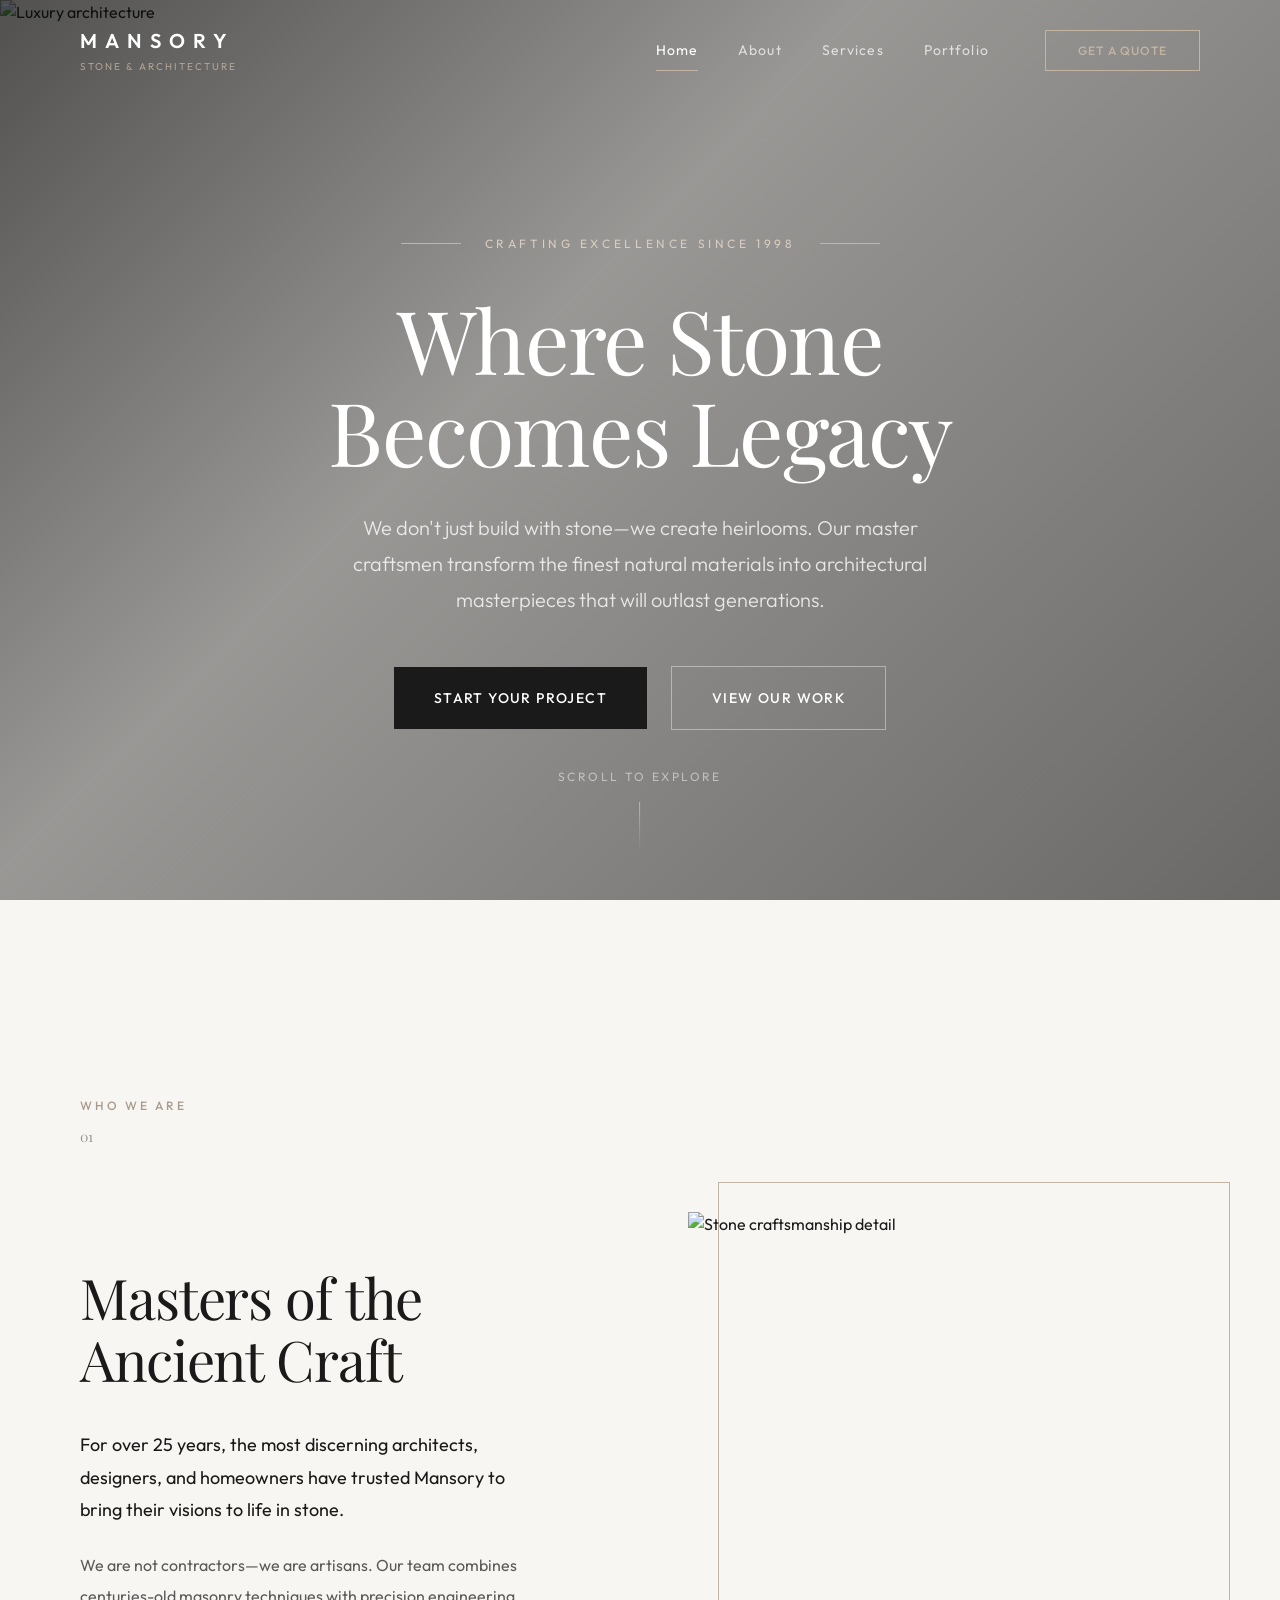
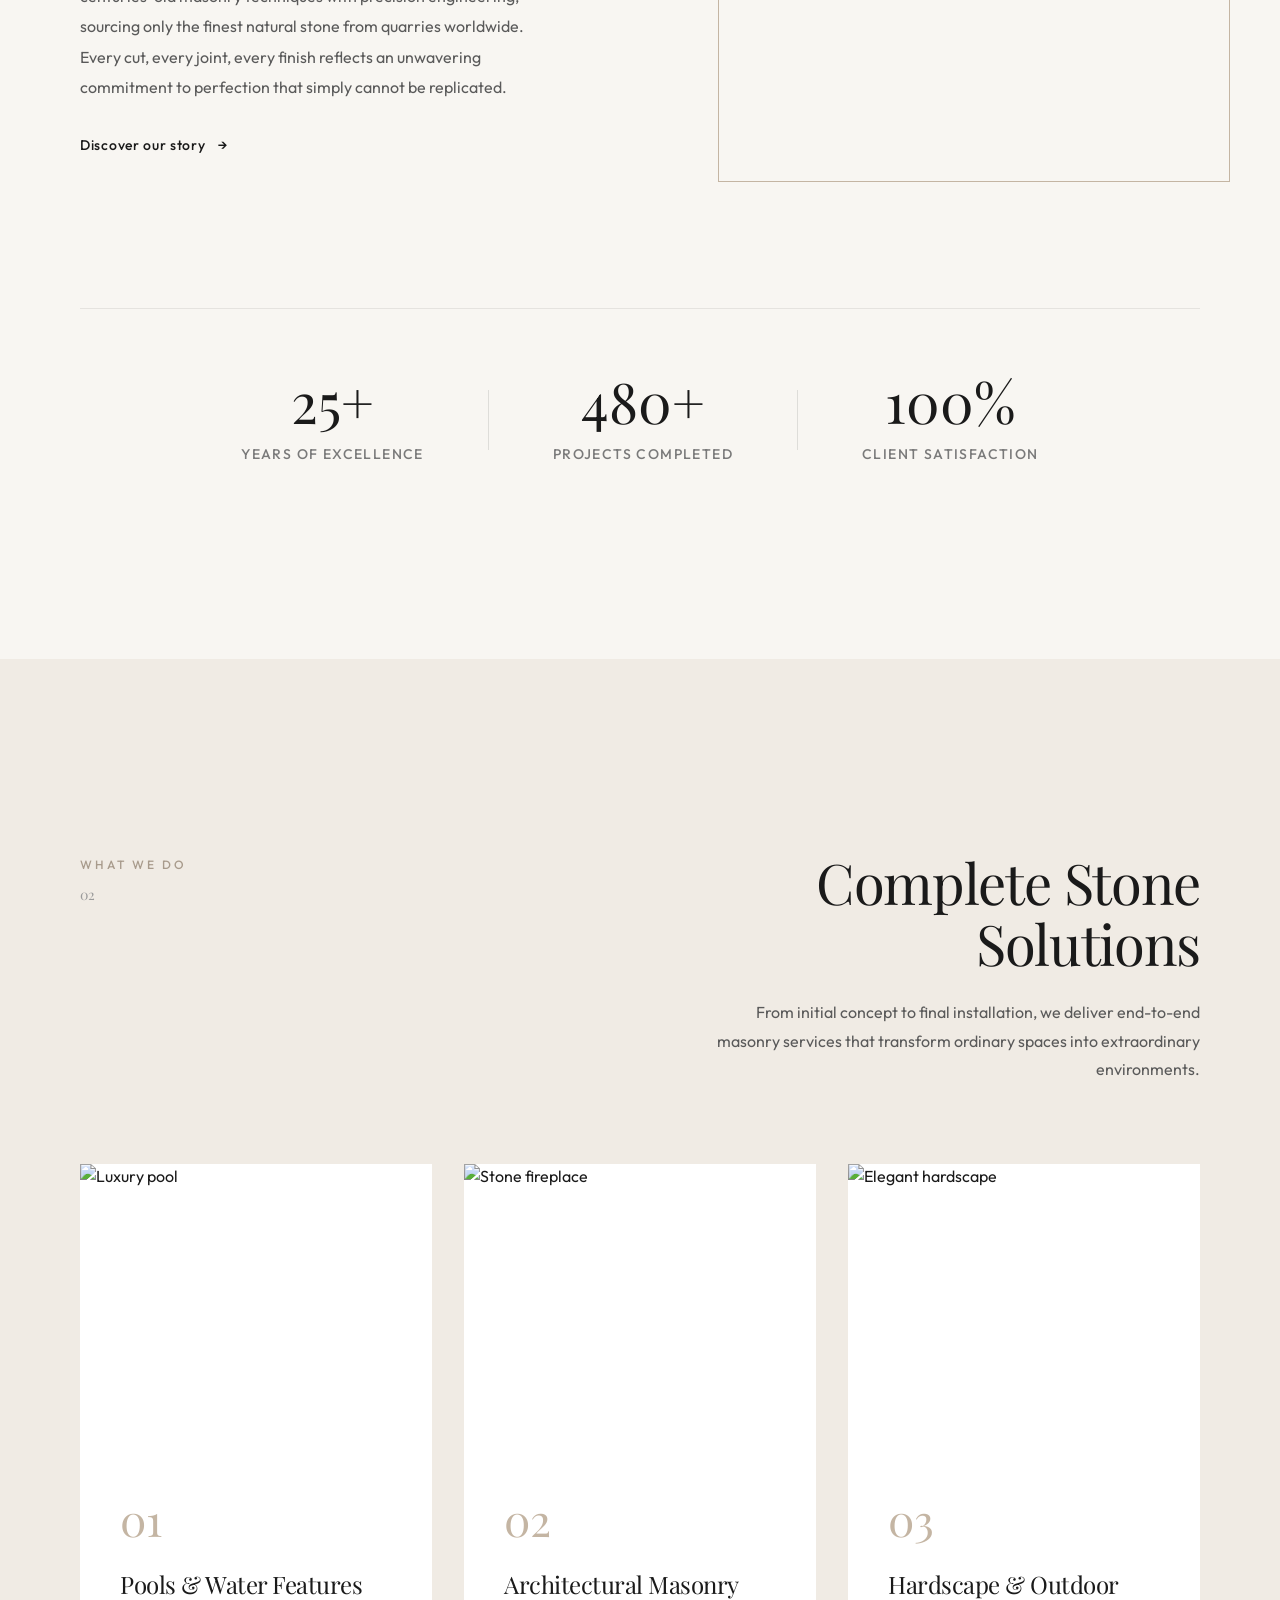
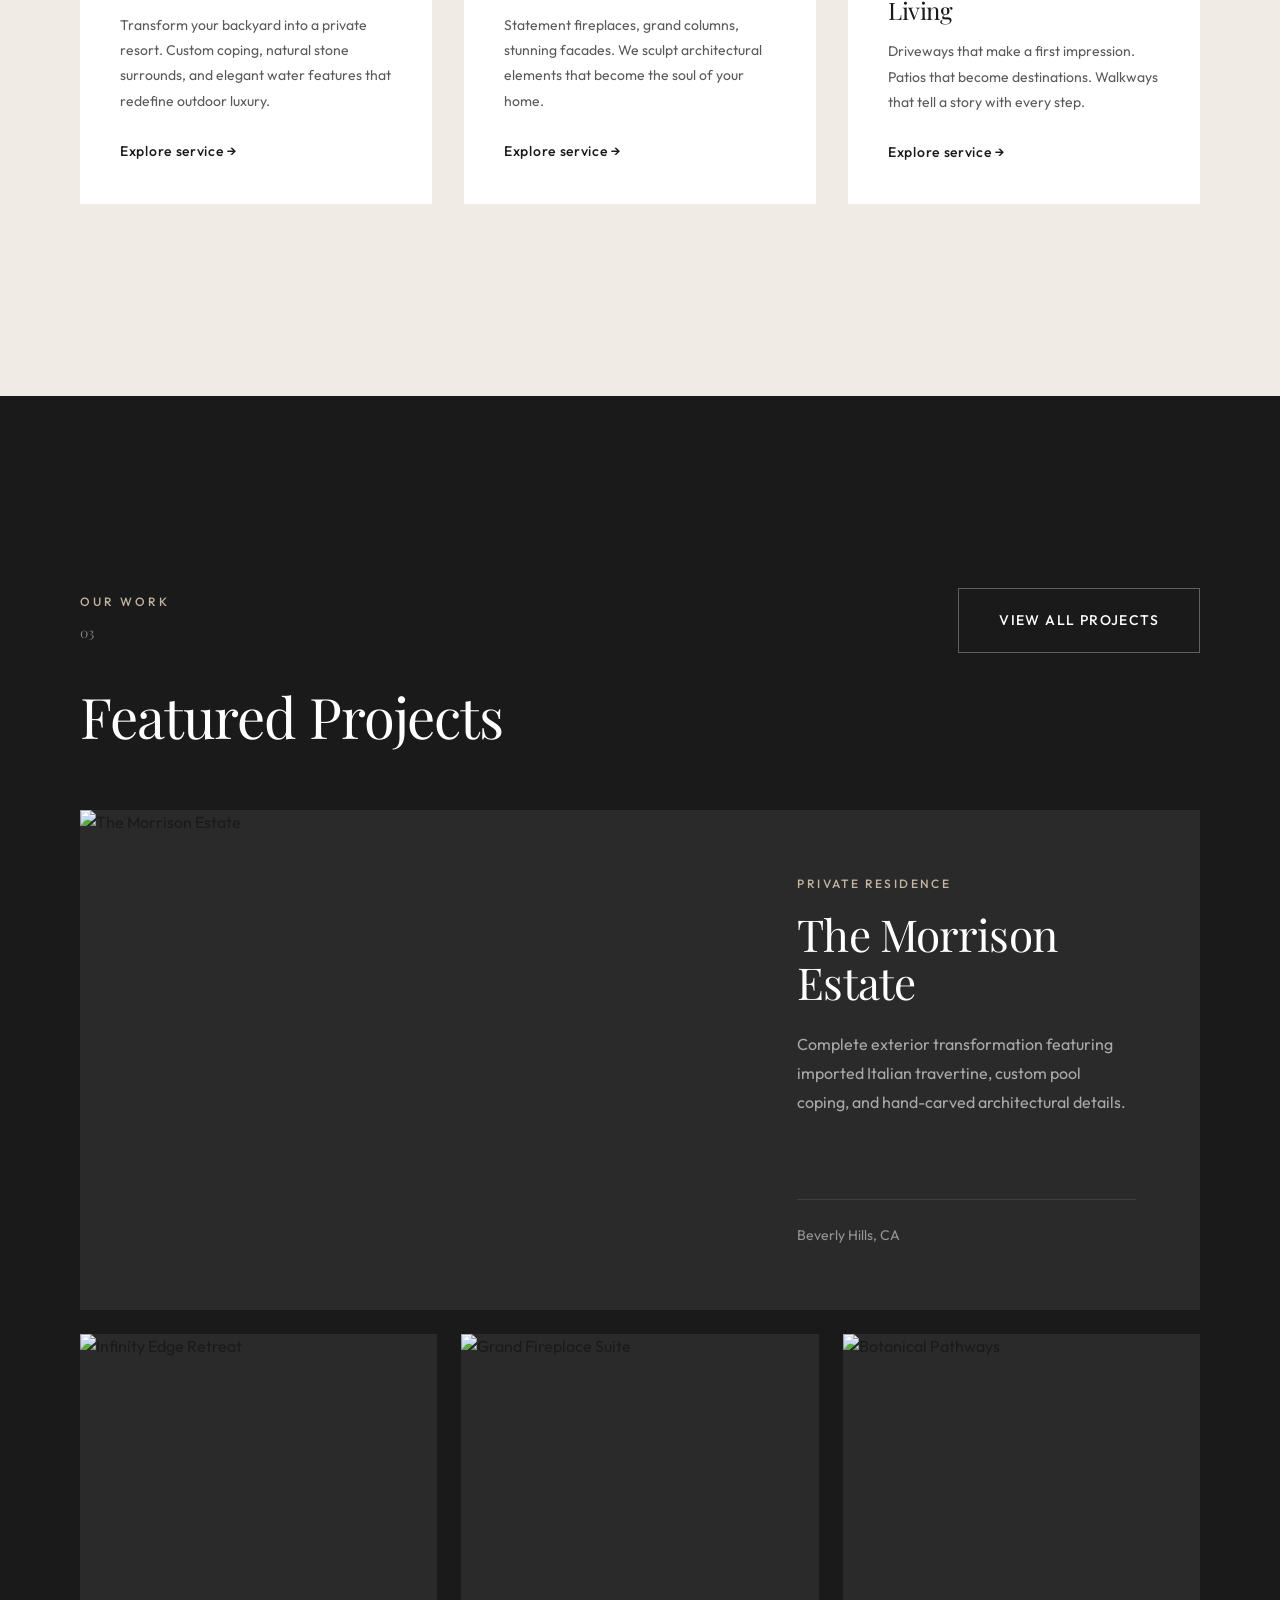
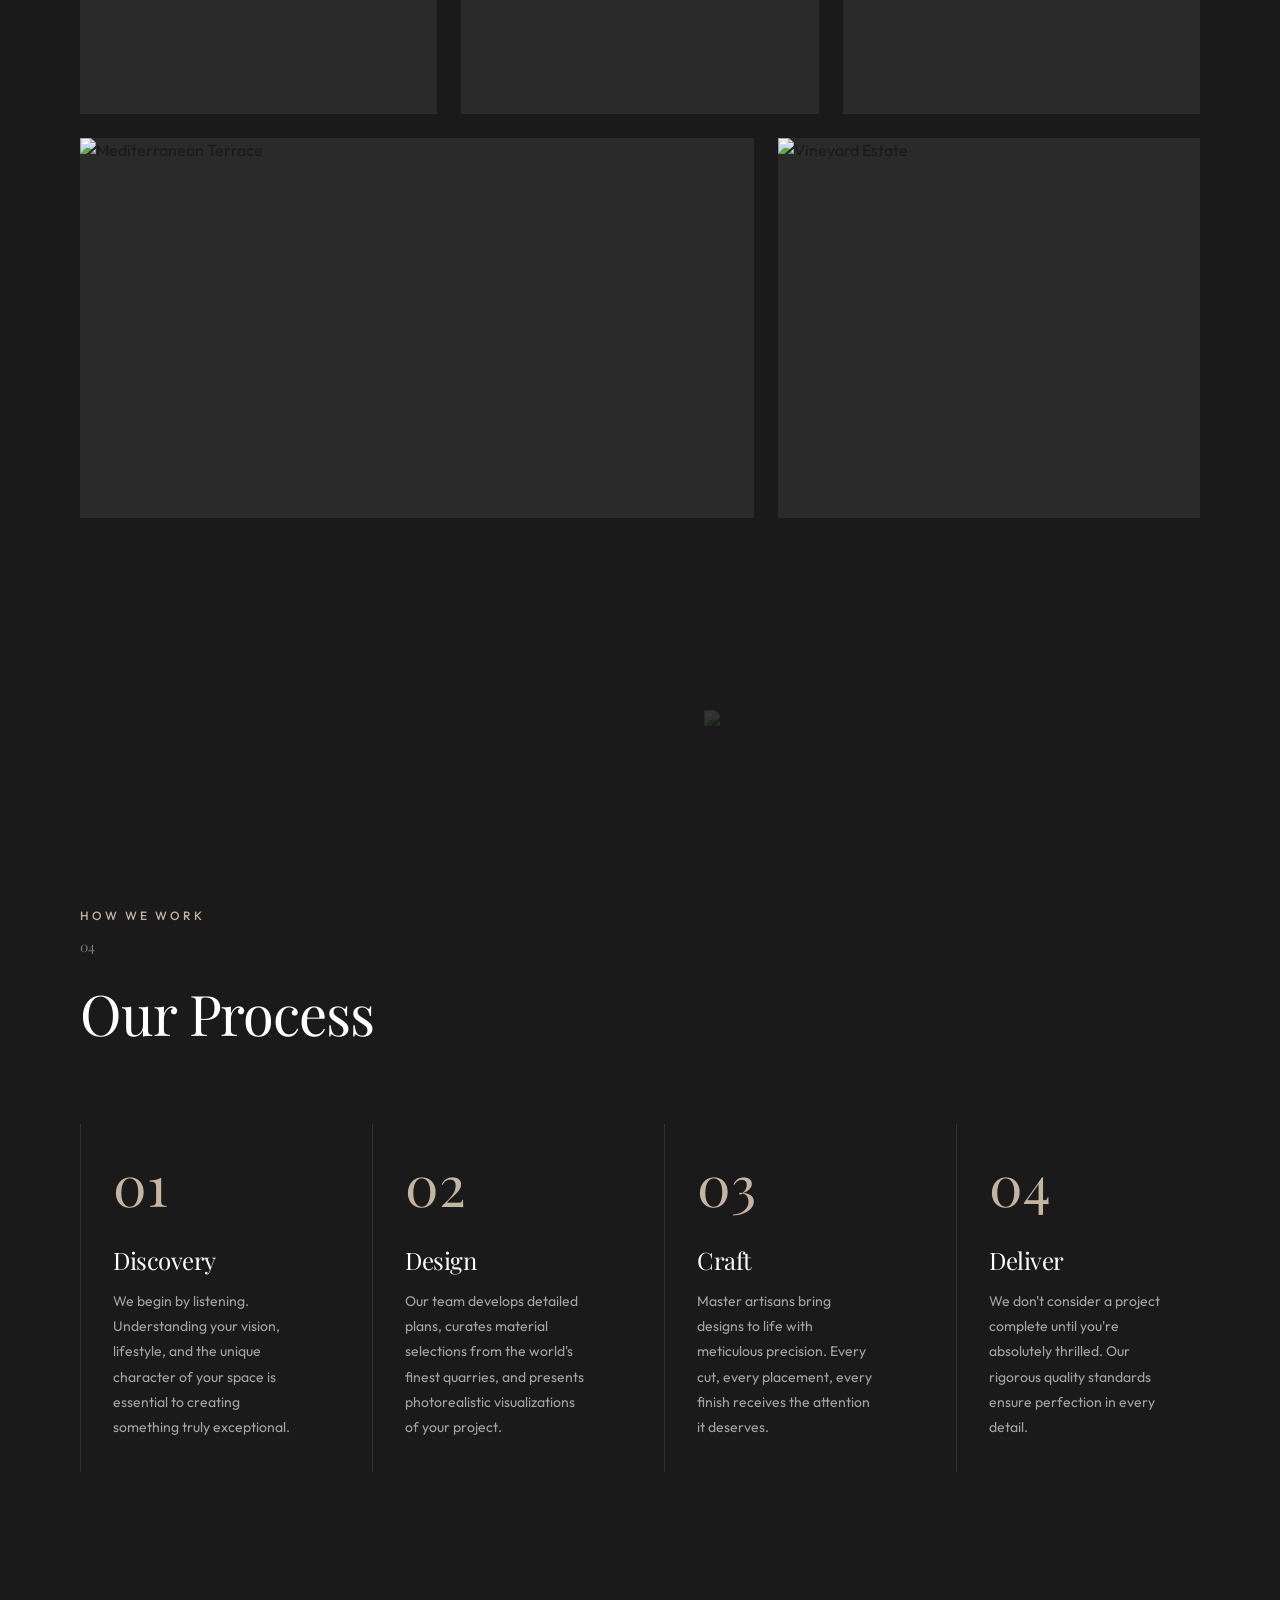
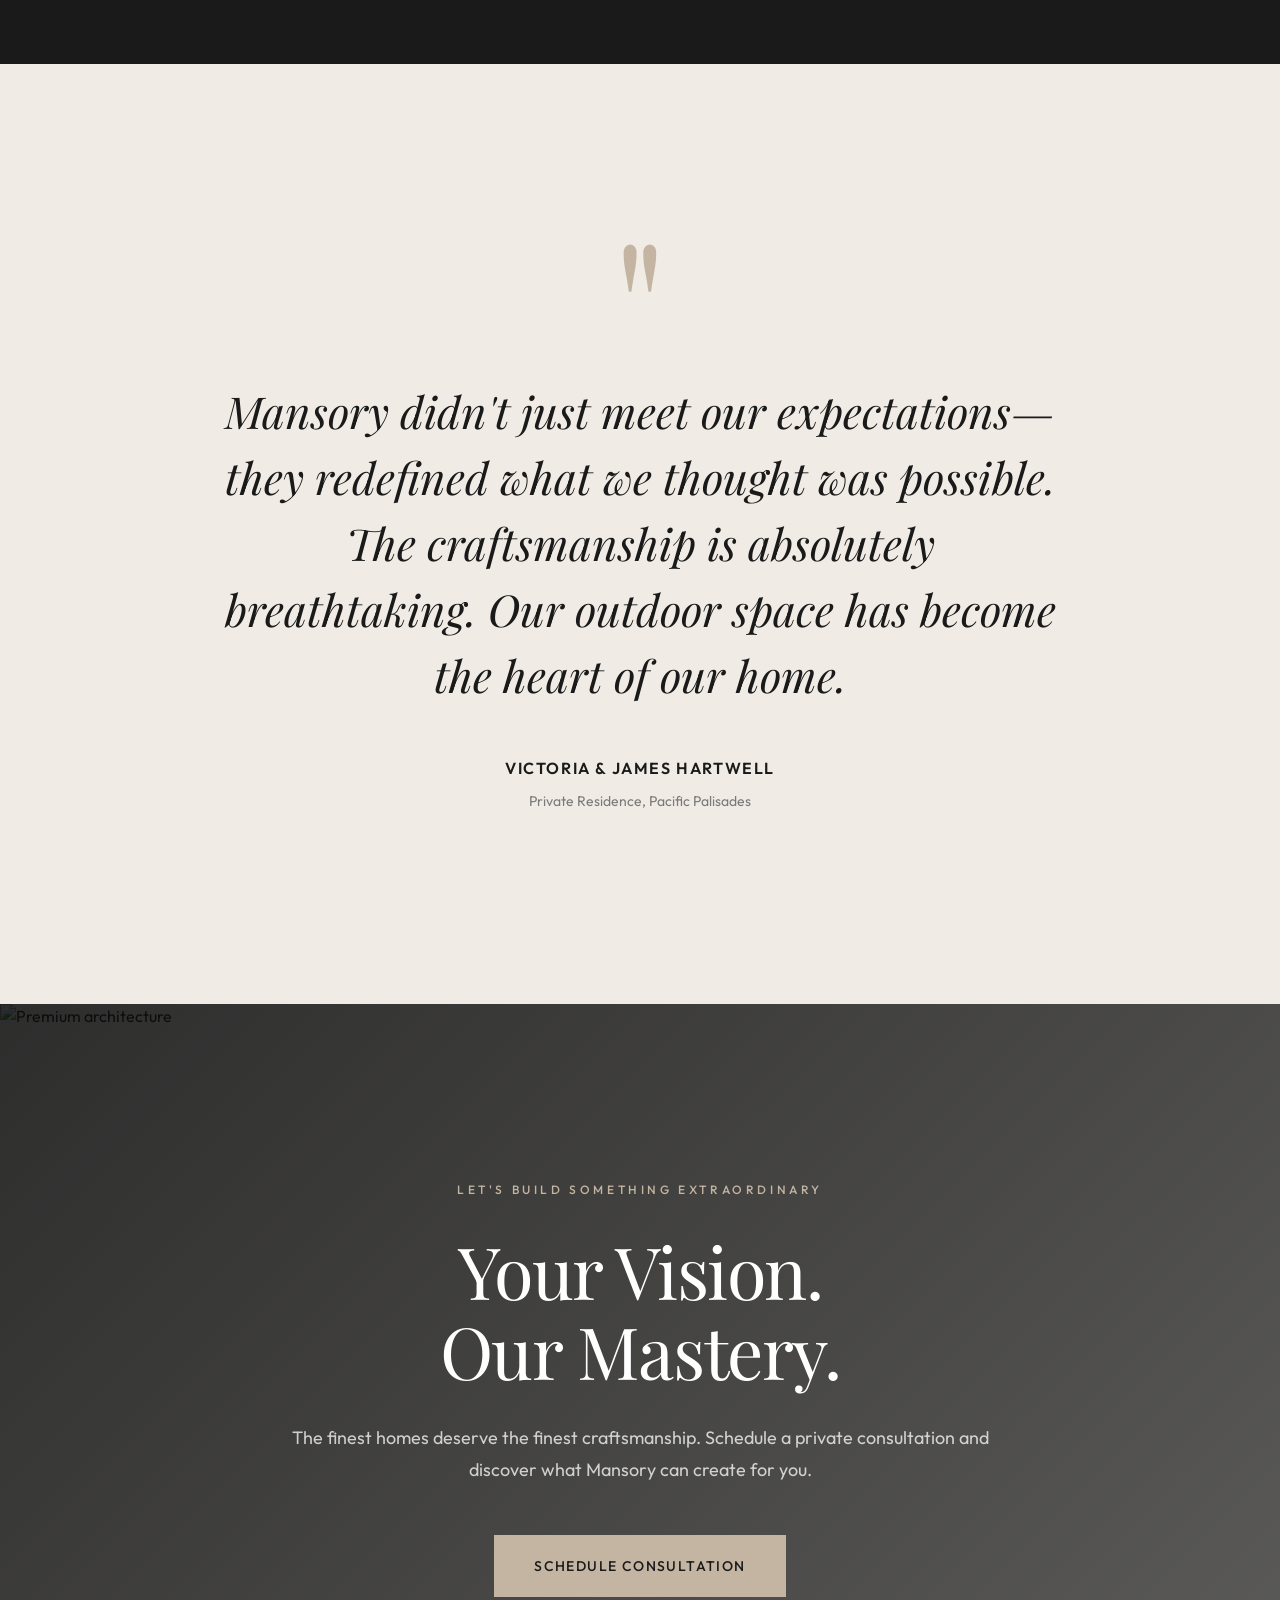
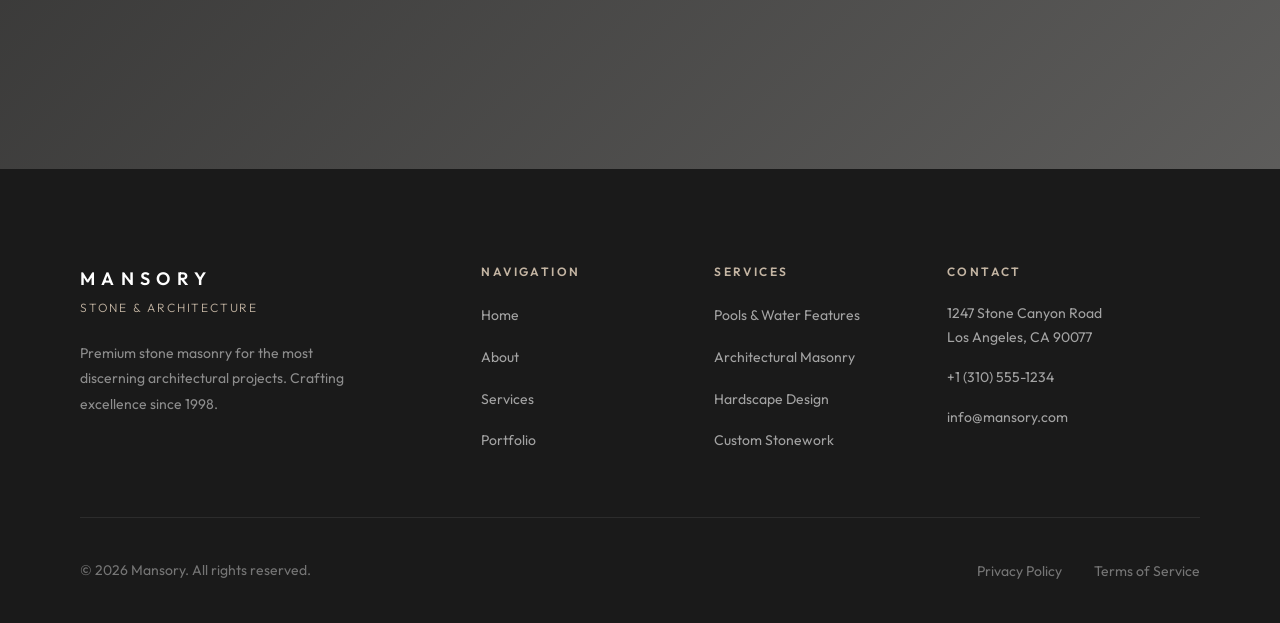
==== index.html @ ca6f3a93 "Initial commit: Premium Mansory website - Complete homepage with responsive design, glass header, an" ====
<!DOCTYPE html>
<html lang="en">
<head>
    <meta charset="UTF-8">
    <meta name="viewport" content="width=device-width, initial-scale=1.0">
    <title>Mansory | Premium Stone Masonry & Architectural Craftsmanship</title>
    <link rel="stylesheet" href="styles.css">
    <link rel="preconnect" href="https://fonts.googleapis.com">
    <link rel="preconnect" href="https://fonts.gstatic.com" crossorigin>
    <link href="https://fonts.googleapis.com/css2?family=Playfair+Display:ital,wght@0,400;0,500;0,600;1,400&family=Outfit:wght@300;400;500;600&display=swap" rel="stylesheet">
</head>
<body>

    <!-- ============================================
         HEADER
         ============================================ -->
    <header class="header" id="header">
        <div class="header-container">
            <a href="index.html" class="header-logo">
                <span class="logo-text">MANSORY</span>
                <span class="logo-tagline">Stone & Architecture</span>
            </a>
            <nav class="header-nav">
                <ul class="nav-menu">
                    <li class="nav-item"><a href="index.html" class="nav-link nav-link-active">Home</a></li>
                    <li class="nav-item"><a href="about.html" class="nav-link">About</a></li>
                    <li class="nav-item"><a href="services.html" class="nav-link">Services</a></li>
                    <li class="nav-item"><a href="projects.html" class="nav-link">Portfolio</a></li>
                    <li class="nav-item"><a href="contact.html" class="nav-link nav-link-cta">Get a Quote</a></li>
                </ul>
            </nav>
            <button class="mobile-menu-toggle" id="mobileMenuToggle" aria-label="Toggle menu">
                <span class="hamburger-line"></span>
                <span class="hamburger-line"></span>
                <span class="hamburger-line"></span>
            </button>
        </div>
    </header>

    <!-- ============================================
         HERO SECTION
         ============================================ -->
    <section class="hero-section">
        <div class="hero-background">
            <img src="https://images.unsplash.com/photo-1600585154340-be6161a56a0c?w=1920&q=85" alt="Luxury architecture" class="hero-image">
            <div class="hero-overlay"></div>
        </div>
        <div class="hero-content">
            <div class="hero-badge">
                <span class="badge-line"></span>
                <span class="badge-text">Crafting Excellence Since 1998</span>
                <span class="badge-line"></span>
            </div>
            <h1 class="hero-title">Where Stone<br>Becomes Legacy</h1>
            <p class="hero-description">We don't just build with stone—we create heirlooms. Our master craftsmen transform the finest natural materials into architectural masterpieces that will outlast generations.</p>
            <div class="hero-actions">
                <a href="contact.html" class="btn btn-primary">Start Your Project</a>
                <a href="projects.html" class="btn btn-outline">View Our Work</a>
            </div>
        </div>
        <div class="hero-scroll-indicator">
            <span class="scroll-text">Scroll to explore</span>
            <span class="scroll-arrow"></span>
        </div>
    </section>

    <!-- ============================================
         INTRO SECTION
         ============================================ -->
    <section class="intro-section">
        <div class="intro-container">
            <div class="intro-header">
                <span class="section-label">Who We Are</span>
                <span class="section-number">01</span>
            </div>
            <div class="intro-content">
                <div class="intro-text-block">
                    <h2 class="intro-title">Masters of the<br>Ancient Craft</h2>
                    <p class="intro-lead">For over 25 years, the most discerning architects, designers, and homeowners have trusted Mansory to bring their visions to life in stone.</p>
                    <p class="intro-paragraph">We are not contractors—we are artisans. Our team combines centuries-old masonry techniques with precision engineering, sourcing only the finest natural stone from quarries worldwide. Every cut, every joint, every finish reflects an unwavering commitment to perfection that simply cannot be replicated.</p>
                    <a href="about.html" class="link-arrow">
                        <span>Discover our story</span>
                        <span class="arrow-icon">→</span>
                    </a>
                </div>
                <div class="intro-image-block">
                    <div class="intro-image-wrapper">
                        <img src="https://images.unsplash.com/photo-1600607687939-ce8a6c25118c?w=800&q=80" alt="Stone craftsmanship detail" class="intro-image">
                    </div>
                    <div class="intro-image-accent"></div>
                </div>
            </div>
            <div class="intro-stats">
                <div class="stat-item">
                    <span class="stat-value">25+</span>
                    <span class="stat-label">Years of Excellence</span>
                </div>
                <div class="stat-divider"></div>
                <div class="stat-item">
                    <span class="stat-value">480+</span>
                    <span class="stat-label">Projects Completed</span>
                </div>
                <div class="stat-divider"></div>
                <div class="stat-item">
                    <span class="stat-value">100%</span>
                    <span class="stat-label">Client Satisfaction</span>
                </div>
            </div>
        </div>
    </section>

    <!-- ============================================
         SERVICES SECTION
         ============================================ -->
    <section class="services-section">
        <div class="services-container">
            <div class="services-header">
                <div class="services-header-left">
                    <span class="section-label">What We Do</span>
                    <span class="section-number">02</span>
                </div>
                <div class="services-header-right">
                    <h2 class="services-title">Complete Stone<br>Solutions</h2>
                    <p class="services-subtitle">From initial concept to final installation, we deliver end-to-end masonry services that transform ordinary spaces into extraordinary environments.</p>
                </div>
            </div>
            <div class="services-grid">
                <!-- Service Card 1 -->
                <article class="service-card">
                    <div class="service-card-image">
                        <img src="https://images.unsplash.com/photo-1572331165267-854da2b10ccc?w=600&q=80" alt="Luxury pool">
                    </div>
                    <div class="service-card-content">
                        <span class="service-card-number">01</span>
                        <h3 class="service-card-title">Pools & Water Features</h3>
                        <p class="service-card-description">Transform your backyard into a private resort. Custom coping, natural stone surrounds, and elegant water features that redefine outdoor luxury.</p>
                        <a href="services.html" class="service-card-link">Explore service →</a>
                    </div>
                </article>
                <!-- Service Card 2 -->
                <article class="service-card">
                    <div class="service-card-image">
                        <img src="https://images.unsplash.com/photo-1600607687644-c7171b42498f?w=600&q=80" alt="Stone fireplace">
                    </div>
                    <div class="service-card-content">
                        <span class="service-card-number">02</span>
                        <h3 class="service-card-title">Architectural Masonry</h3>
                        <p class="service-card-description">Statement fireplaces, grand columns, stunning facades. We sculpt architectural elements that become the soul of your home.</p>
                        <a href="services.html" class="service-card-link">Explore service →</a>
                    </div>
                </article>
                <!-- Service Card 3 -->
                <article class="service-card">
                    <div class="service-card-image">
                        <img src="https://images.unsplash.com/photo-1600566753086-00f18fb6b3ea?w=600&q=80" alt="Elegant hardscape">
                    </div>
                    <div class="service-card-content">
                        <span class="service-card-number">03</span>
                        <h3 class="service-card-title">Hardscape & Outdoor Living</h3>
                        <p class="service-card-description">Driveways that make a first impression. Patios that become destinations. Walkways that tell a story with every step.</p>
                        <a href="services.html" class="service-card-link">Explore service →</a>
                    </div>
                </article>
            </div>
        </div>
    </section>

    <!-- ============================================
         FEATURED PROJECTS SECTION
         ============================================ -->
    <section class="projects-section">
        <div class="projects-container">
            <div class="projects-header">
                <div class="projects-header-top">
                    <div class="projects-header-left">
                        <span class="section-label">Our Work</span>
                        <span class="section-number">03</span>
                    </div>
                    <div class="projects-header-right">
                        <a href="projects.html" class="btn btn-secondary">View All Projects</a>
                    </div>
                </div>
                <h2 class="projects-title">Featured Projects</h2>
            </div>
            <div class="projects-gallery-new">
                <!-- Row 1: Hero Project -->
                <div class="project-row project-row-hero">
                    <div class="project-card-new project-card-hero">
                        <div class="project-card-image">
                            <img src="https://images.unsplash.com/photo-1600596542815-ffad4c1539a9?w=1400&q=85" alt="The Morrison Estate">
                        </div>
                        <div class="project-card-info">
                            <span class="project-card-category">Private Residence</span>
                            <h3 class="project-card-title">The Morrison Estate</h3>
                            <p class="project-card-desc">Complete exterior transformation featuring imported Italian travertine, custom pool coping, and hand-carved architectural details.</p>
                            <span class="project-card-location">Beverly Hills, CA</span>
                        </div>
                    </div>
                </div>
                <!-- Row 2: Three Equal Cards -->
                <div class="project-row project-row-triple">
                    <div class="project-card-new">
                        <div class="project-card-image">
                            <img src="https://images.unsplash.com/photo-1600585154526-990dced4db0d?w=800&q=80" alt="Infinity Edge Retreat">
                        </div>
                        <div class="project-card-info">
                            <span class="project-card-category">Pool & Hardscape</span>
                            <h3 class="project-card-title">Infinity Edge Retreat</h3>
                            <span class="project-card-location">Malibu, CA</span>
                        </div>
                    </div>
                    <div class="project-card-new">
                        <div class="project-card-image">
                            <img src="https://images.unsplash.com/photo-1600607687920-4e2a09cf159d?w=800&q=80" alt="Grand Fireplace Suite">
                        </div>
                        <div class="project-card-info">
                            <span class="project-card-category">Architectural</span>
                            <h3 class="project-card-title">Grand Fireplace Suite</h3>
                            <span class="project-card-location">Aspen, CO</span>
                        </div>
                    </div>
                    <div class="project-card-new">
                        <div class="project-card-image">
                            <img src="https://images.unsplash.com/photo-1600566753190-17f0baa2a6c3?w=800&q=80" alt="Botanical Pathways">
                        </div>
                        <div class="project-card-info">
                            <span class="project-card-category">Landscape Design</span>
                            <h3 class="project-card-title">Botanical Pathways</h3>
                            <span class="project-card-location">Santa Barbara, CA</span>
                        </div>
                    </div>
                </div>
                <!-- Row 3: Two Cards Split -->
                <div class="project-row project-row-split">
                    <div class="project-card-new project-card-wide">
                        <div class="project-card-image">
                            <img src="https://images.unsplash.com/photo-1600573472550-8090b5e0745e?w=1000&q=80" alt="Mediterranean Terrace">
                        </div>
                        <div class="project-card-info">
                            <span class="project-card-category">Outdoor Living</span>
                            <h3 class="project-card-title">Mediterranean Terrace</h3>
                            <span class="project-card-location">Newport Beach, CA</span>
                        </div>
                    </div>
                    <div class="project-card-new">
                        <div class="project-card-image">
                            <img src="https://images.unsplash.com/photo-1600607687644-c7171b42498f?w=800&q=80" alt="Vineyard Estate">
                        </div>
                        <div class="project-card-info">
                            <span class="project-card-category">Custom Stonework</span>
                            <h3 class="project-card-title">Vineyard Estate</h3>
                            <span class="project-card-location">Napa Valley, CA</span>
                        </div>
                    </div>
                </div>
            </div>
        </div>
    </section>

    <!-- ============================================
         PROCESS SECTION
         ============================================ -->
    <section class="process-section">
        <div class="process-container">
            <div class="process-header">
                <span class="section-label section-label-light">How We Work</span>
                <span class="section-number section-number-light">04</span>
                <h2 class="process-title">Our Process</h2>
            </div>
            <div class="process-steps">
                <!-- Step 1 -->
                <div class="process-step">
                    <div class="step-icon">
                        <span class="step-number">01</span>
                    </div>
                    <div class="step-content">
                        <h3 class="step-title">Discovery</h3>
                        <p class="step-description">We begin by listening. Understanding your vision, lifestyle, and the unique character of your space is essential to creating something truly exceptional.</p>
                    </div>
                </div>
                <!-- Step 2 -->
                <div class="process-step">
                    <div class="step-icon">
                        <span class="step-number">02</span>
                    </div>
                    <div class="step-content">
                        <h3 class="step-title">Design</h3>
                        <p class="step-description">Our team develops detailed plans, curates material selections from the world's finest quarries, and presents photorealistic visualizations of your project.</p>
                    </div>
                </div>
                <!-- Step 3 -->
                <div class="process-step">
                    <div class="step-icon">
                        <span class="step-number">03</span>
                    </div>
                    <div class="step-content">
                        <h3 class="step-title">Craft</h3>
                        <p class="step-description">Master artisans bring designs to life with meticulous precision. Every cut, every placement, every finish receives the attention it deserves.</p>
                    </div>
                </div>
                <!-- Step 4 -->
                <div class="process-step">
                    <div class="step-icon">
                        <span class="step-number">04</span>
                    </div>
                    <div class="step-content">
                        <h3 class="step-title">Deliver</h3>
                        <p class="step-description">We don't consider a project complete until you're absolutely thrilled. Our rigorous quality standards ensure perfection in every detail.</p>
                    </div>
                </div>
            </div>
        </div>
        <div class="process-background-image">
            <img src="https://images.unsplash.com/photo-1600585154363-67eb9e2e2099?w=1400&q=80" alt="Craftsmanship process">
        </div>
    </section>

    <!-- ============================================
         TESTIMONIAL SECTION
         ============================================ -->
    <section class="testimonial-section">
        <div class="testimonial-container">
            <div class="testimonial-quote-mark">"</div>
            <blockquote class="testimonial-quote">Mansory didn't just meet our expectations—they redefined what we thought was possible. The craftsmanship is absolutely breathtaking. Our outdoor space has become the heart of our home.</blockquote>
            <div class="testimonial-author">
                <span class="author-name">Victoria & James Hartwell</span>
                <span class="author-info">Private Residence, Pacific Palisades</span>
            </div>
        </div>
    </section>

    <!-- ============================================
         CTA SECTION
         ============================================ -->
    <section class="cta-section">
        <div class="cta-background">
            <img src="https://images.unsplash.com/photo-1600566752355-35792bedcfea?w=1600&q=85" alt="Premium architecture">
            <div class="cta-overlay"></div>
        </div>
        <div class="cta-container">
            <div class="cta-content">
                <span class="cta-label">Let's Build Something Extraordinary</span>
                <h2 class="cta-title">Your Vision.<br>Our Mastery.</h2>
                <p class="cta-description">The finest homes deserve the finest craftsmanship. Schedule a private consultation and discover what Mansory can create for you.</p>
                <a href="contact.html" class="btn btn-accent">Schedule Consultation</a>
            </div>
        </div>
    </section>

    <!-- ============================================
         FOOTER
         ============================================ -->
    <footer class="footer-section">
        <div class="footer-container">
            <div class="footer-main">
                <div class="footer-brand">
                    <a href="index.html" class="footer-logo">
                        <span class="logo-text">MANSORY</span>
                        <span class="logo-tagline">Stone & Architecture</span>
                    </a>
                    <p class="footer-brand-text">Premium stone masonry for the most discerning architectural projects. Crafting excellence since 1998.</p>
                </div>
                <div class="footer-nav-group">
                    <h4 class="footer-nav-title">Navigation</h4>
                    <ul class="footer-nav-list">
                        <li><a href="index.html" class="footer-nav-link">Home</a></li>
                        <li><a href="about.html" class="footer-nav-link">About</a></li>
                        <li><a href="services.html" class="footer-nav-link">Services</a></li>
                        <li><a href="projects.html" class="footer-nav-link">Portfolio</a></li>
                    </ul>
                </div>
                <div class="footer-nav-group">
                    <h4 class="footer-nav-title">Services</h4>
                    <ul class="footer-nav-list">
                        <li><a href="services.html" class="footer-nav-link">Pools & Water Features</a></li>
                        <li><a href="services.html" class="footer-nav-link">Architectural Masonry</a></li>
                        <li><a href="services.html" class="footer-nav-link">Hardscape Design</a></li>
                        <li><a href="services.html" class="footer-nav-link">Custom Stonework</a></li>
                    </ul>
                </div>
                <div class="footer-contact-group">
                    <h4 class="footer-nav-title">Contact</h4>
                    <address class="footer-address">
                        <p>1247 Stone Canyon Road<br>Los Angeles, CA 90077</p>
                        <p><a href="tel:+13105551234">+1 (310) 555-1234</a></p>
                        <p><a href="mailto:info@mansory.com">info@mansory.com</a></p>
                    </address>
                </div>
            </div>
            <div class="footer-bottom">
                <p class="footer-copyright">© 2026 Mansory. All rights reserved.</p>
                <ul class="footer-legal">
                    <li><a href="#">Privacy Policy</a></li>
                    <li><a href="#">Terms of Service</a></li>
                </ul>
            </div>
        </div>
    </footer>

    <!-- Scroll Header Script -->
    <script>
        const header = document.getElementById('header');
        const hero = document.querySelector('.hero-section');
        const mobileMenuToggle = document.getElementById('mobileMenuToggle');
        const nav = document.querySelector('.header-nav');
        
        // Header scroll effect
        window.addEventListener('scroll', () => {
            const heroBottom = hero.offsetHeight - 100;
            if (window.scrollY > heroBottom) {
                header.classList.add('header-scrolled');
            } else {
                header.classList.remove('header-scrolled');
            }
        });

        // Mobile menu toggle
        mobileMenuToggle.addEventListener('click', () => {
            nav.classList.toggle('nav-open');
            mobileMenuToggle.classList.toggle('menu-open');
            document.body.classList.toggle('menu-active');
        });

        // Close menu when clicking on a link
        const navLinks = document.querySelectorAll('.nav-link');
        navLinks.forEach(link => {
            link.addEventListener('click', () => {
                nav.classList.remove('nav-open');
                mobileMenuToggle.classList.remove('menu-open');
                document.body.classList.remove('menu-active');
            });
        });
    </script>

</body>
</html>
---- styles.css ----
/* =====================================================
   MANSORY - Premium Stone Masonry Website
   CSS Design System
   ===================================================== */

/* -----------------------------------------------------
   CSS VARIABLES (Design Tokens)
   ----------------------------------------------------- */
:root {
    /* Colors - Neutral Palette */
    --color-black: #0a0a0a;
    --color-charcoal: #1a1a1a;
    --color-graphite: #2a2a2a;
    --color-slate: #3d3d3d;
    --color-stone-dark: #5a5a5a;
    --color-stone: #7a7a7a;
    --color-stone-light: #9a9a9a;
    
    /* Colors - Warm Accents */
    --color-sand-dark: #a89b8c;
    --color-sand: #c4b5a3;
    --color-sand-light: #d9cdbf;
    --color-cream: #f0ebe4;
    --color-ivory: #f8f6f2;
    --color-white: #ffffff;
    
    /* Typography */
    --font-display: 'Playfair Display', Georgia, serif;
    --font-body: 'Outfit', -apple-system, BlinkMacSystemFont, sans-serif;
    
    /* Font Sizes - Desktop Scale */
    --text-xs: 0.75rem;
    --text-sm: 0.875rem;
    --text-base: 1rem;
    --text-lg: 1.125rem;
    --text-xl: 1.25rem;
    --text-2xl: 1.5rem;
    --text-3xl: 2rem;
    --text-4xl: 2.75rem;
    --text-5xl: 3.5rem;
    --text-6xl: 4.5rem;
    --text-7xl: 5.5rem;
    
    /* Spacing Scale */
    --space-1: 0.25rem;
    --space-2: 0.5rem;
    --space-3: 0.75rem;
    --space-4: 1rem;
    --space-5: 1.25rem;
    --space-6: 1.5rem;
    --space-8: 2rem;
    --space-10: 2.5rem;
    --space-12: 3rem;
    --space-16: 4rem;
    --space-20: 5rem;
    --space-24: 6rem;
    --space-32: 8rem;
    --space-40: 10rem;
    --space-48: 12rem;
    
    /* Layout */
    --container-max: 1440px;
    --container-padding: 80px;
    --header-height: 100px;
    
    /* Effects */
    --shadow-sm: 0 2px 8px rgba(0, 0, 0, 0.04);
    --shadow-md: 0 8px 30px rgba(0, 0, 0, 0.08);
    --shadow-lg: 0 20px 60px rgba(0, 0, 0, 0.12);
    --shadow-xl: 0 30px 80px rgba(0, 0, 0, 0.16);
    
    /* Transitions */
    --ease-out: cubic-bezier(0.25, 0.46, 0.45, 0.94);
    --ease-in-out: cubic-bezier(0.645, 0.045, 0.355, 1);
    --duration-fast: 200ms;
    --duration-base: 350ms;
    --duration-slow: 500ms;
}

/* -----------------------------------------------------
   RESET & BASE
   ----------------------------------------------------- */
*, *::before, *::after {
    margin: 0;
    padding: 0;
    box-sizing: border-box;
}

html {
    font-size: 16px;
    scroll-behavior: smooth;
    -webkit-font-smoothing: antialiased;
    -moz-osx-font-smoothing: grayscale;
}

body {
    font-family: var(--font-body);
    font-weight: 400;
    line-height: 1.6;
    color: var(--color-charcoal);
    background-color: var(--color-ivory);
    overflow-x: hidden;
}

img {
    max-width: 100%;
    height: auto;
    display: block;
    object-fit: cover;
}

a {
    color: inherit;
    text-decoration: none;
    transition: all var(--duration-base) var(--ease-out);
}

ul, ol {
    list-style: none;
}

address {
    font-style: normal;
}

/* -----------------------------------------------------
   TYPOGRAPHY
   ----------------------------------------------------- */
h1, h2, h3, h4, h5 {
    font-family: var(--font-display);
    font-weight: 400;
    line-height: 1.1;
    letter-spacing: -0.02em;
}

p {
    line-height: 1.75;
    color: var(--color-stone-dark);
}

/* -----------------------------------------------------
   UTILITIES
   ----------------------------------------------------- */
.section-label {
    display: inline-block;
    font-family: var(--font-body);
    font-size: var(--text-xs);
    font-weight: 500;
    letter-spacing: 0.25em;
    text-transform: uppercase;
    color: var(--color-sand-dark);
}

.section-label-light {
    color: var(--color-sand);
}

.section-number {
    display: block;
    font-family: var(--font-display);
    font-size: var(--text-sm);
    font-weight: 400;
    color: var(--color-stone-light);
    margin-top: var(--space-2);
}

.section-number-light {
    color: var(--color-stone);
}

/* -----------------------------------------------------
   BUTTONS
   ----------------------------------------------------- */
.btn {
    display: inline-flex;
    align-items: center;
    justify-content: center;
    font-family: var(--font-body);
    font-size: var(--text-sm);
    font-weight: 500;
    letter-spacing: 0.1em;
    text-transform: uppercase;
    padding: var(--space-5) var(--space-10);
    border: none;
    cursor: pointer;
    transition: all var(--duration-base) var(--ease-out);
}

.btn-primary {
    background-color: var(--color-charcoal);
    color: var(--color-white);
}

.btn-primary:hover {
    background-color: var(--color-black);
    transform: translateY(-3px);
    box-shadow: var(--shadow-lg);
}

.btn-secondary {
    background-color: transparent;
    color: var(--color-charcoal);
    border: 1px solid var(--color-charcoal);
}

.btn-secondary:hover {
    background-color: var(--color-charcoal);
    color: var(--color-white);
}

.btn-outline {
    background-color: transparent;
    color: var(--color-white);
    border: 1px solid rgba(255, 255, 255, 0.4);
}

.btn-outline:hover {
    background-color: var(--color-white);
    color: var(--color-charcoal);
    border-color: var(--color-white);
}

.btn-accent {
    background-color: var(--color-sand);
    color: var(--color-charcoal);
}

.btn-accent:hover {
    background-color: var(--color-sand-light);
    transform: translateY(-3px);
    box-shadow: var(--shadow-lg);
}

.link-arrow {
    display: inline-flex;
    align-items: center;
    gap: var(--space-3);
    font-size: var(--text-sm);
    font-weight: 500;
    letter-spacing: 0.05em;
    color: var(--color-charcoal);
    margin-top: var(--space-8);
}

.link-arrow:hover {
    color: var(--color-sand-dark);
}

.link-arrow:hover .arrow-icon {
    transform: translateX(6px);
}

.arrow-icon {
    transition: transform var(--duration-base) var(--ease-out);
}

/* -----------------------------------------------------
   HEADER - PREMIUM FIXED
   ----------------------------------------------------- */
.header {
    position: fixed;
    top: 0;
    left: 0;
    right: 0;
    z-index: 1000;
    height: var(--header-height);
    display: flex;
    align-items: center;
    background: transparent;
    transition: all 0.4s cubic-bezier(0.4, 0, 0.2, 1);
}

.header::before {
    content: '';
    position: absolute;
    bottom: 0;
    left: var(--container-padding);
    right: var(--container-padding);
    height: 1px;
    background: linear-gradient(to right, 
        transparent 0%, 
        rgba(255, 255, 255, 0.08) 20%, 
        rgba(255, 255, 255, 0.08) 80%, 
        transparent 100%
    );
    opacity: 0;
    transition: opacity 0.4s ease;
}

/* Header Scrolled State */
.header-scrolled {
    background: rgba(10, 10, 10, 0.95);
    backdrop-filter: blur(20px);
    -webkit-backdrop-filter: blur(20px);
    box-shadow: 0 4px 30px rgba(0, 0, 0, 0.3);
}

.header-scrolled::before {
    opacity: 1;
    background: linear-gradient(to right, 
        transparent 0%, 
        rgba(196, 181, 163, 0.2) 20%, 
        rgba(196, 181, 163, 0.2) 80%, 
        transparent 100%
    );
}

.header-container {
    width: 100%;
    max-width: var(--container-max);
    margin: 0 auto;
    padding: 0 var(--container-padding);
    display: flex;
    justify-content: space-between;
    align-items: center;
}

.header-logo {
    display: flex;
    flex-direction: column;
    gap: 2px;
    position: relative;
}

.header-logo .logo-text {
    font-family: var(--font-body);
    font-size: var(--text-xl);
    font-weight: 600;
    letter-spacing: 0.4em;
    color: var(--color-white);
    transition: color var(--duration-base) var(--ease-out);
}

.header-logo .logo-tagline {
    font-size: 10px;
    font-weight: 400;
    letter-spacing: 0.2em;
    color: var(--color-sand);
    text-transform: uppercase;
    opacity: 0.8;
}

.header-logo:hover .logo-text {
    color: var(--color-sand-light);
}

.nav-menu {
    display: flex;
    align-items: center;
    gap: var(--space-10);
}

.nav-item {
    position: relative;
}

.nav-link {
    font-size: var(--text-sm);
    font-weight: 400;
    letter-spacing: 0.08em;
    color: rgba(255, 255, 255, 0.7);
    position: relative;
    padding: var(--space-3) 0;
    transition: all var(--duration-base) var(--ease-out);
}

.nav-link::after {
    content: '';
    position: absolute;
    bottom: 0;
    left: 0;
    width: 0;
    height: 1px;
    background-color: var(--color-sand);
    transition: width var(--duration-base) var(--ease-out);
}

.nav-link:hover {
    color: var(--color-white);
}

.nav-link:hover::after {
    width: 100%;
}

.nav-link-active {
    color: var(--color-white);
}

.nav-link-active::after {
    width: 100%;
}

.nav-link-cta {
    padding: var(--space-3) var(--space-8);
    margin-left: var(--space-4);
    border: 1px solid var(--color-sand);
    color: var(--color-sand);
    font-weight: 500;
    letter-spacing: 0.1em;
    text-transform: uppercase;
    font-size: var(--text-xs);
}

.nav-link-cta::after {
    display: none;
}

.nav-link-cta:hover {
    background-color: var(--color-sand);
    color: var(--color-charcoal);
    border-color: var(--color-sand);
}

/* Mobile Menu Toggle */
.mobile-menu-toggle {
    display: none;
    flex-direction: column;
    justify-content: center;
    align-items: center;
    width: 44px;
    height: 44px;
    background: transparent;
    border: none;
    cursor: pointer;
    position: relative;
    z-index: 1001;
}

.hamburger-line {
    width: 28px;
    height: 2px;
    background-color: var(--color-white);
    transition: all 0.3s cubic-bezier(0.4, 0, 0.2, 1);
    position: relative;
}

.hamburger-line:nth-child(1) {
    transform: translateY(-8px);
}

.hamburger-line:nth-child(3) {
    transform: translateY(8px);
}

/* Hamburger Animation */
.menu-open .hamburger-line:nth-child(1) {
    transform: translateY(0) rotate(45deg);
}

.menu-open .hamburger-line:nth-child(2) {
    opacity: 0;
    transform: scaleX(0);
}

.menu-open .hamburger-line:nth-child(3) {
    transform: translateY(0) rotate(-45deg);
}

/* Prevent body scroll when menu open */
body.menu-active {
    overflow: hidden;
}

/* -----------------------------------------------------
   HERO SECTION
   ----------------------------------------------------- */
.hero-section {
    position: relative;
    min-height: 100vh;
    display: flex;
    align-items: center;
    justify-content: center;
}

.hero-background {
    position: absolute;
    inset: 0;
    z-index: -1;
}

.hero-image {
    width: 100%;
    height: 100%;
    object-fit: cover;
}

.hero-overlay {
    position: absolute;
    inset: 0;
    background: linear-gradient(
        135deg,
        rgba(10, 10, 10, 0.7) 0%,
        rgba(10, 10, 10, 0.4) 40%,
        rgba(10, 10, 10, 0.6) 100%
    );
}

.hero-content {
    text-align: center;
    max-width: 900px;
    padding: var(--space-16);
    margin-top: var(--space-16);
}

.hero-badge {
    display: flex;
    align-items: center;
    justify-content: center;
    gap: var(--space-6);
    margin-bottom: var(--space-10);
}

.badge-line {
    display: block;
    width: 60px;
    height: 1px;
    background-color: var(--color-sand);
}

.badge-text {
    font-family: var(--font-body);
    font-size: var(--text-xs);
    font-weight: 400;
    letter-spacing: 0.3em;
    text-transform: uppercase;
    color: var(--color-sand-light);
}

.hero-title {
    font-size: var(--text-7xl);
    font-weight: 400;
    color: var(--color-white);
    margin-bottom: var(--space-8);
    line-height: 1.05;
}

.hero-description {
    font-size: var(--text-xl);
    font-weight: 300;
    line-height: 1.8;
    color: rgba(255, 255, 255, 0.8);
    max-width: 640px;
    margin: 0 auto var(--space-12);
}

.hero-actions {
    display: flex;
    align-items: center;
    justify-content: center;
    gap: var(--space-6);
}

.hero-scroll-indicator {
    position: absolute;
    bottom: var(--space-12);
    left: 50%;
    transform: translateX(-50%);
    display: flex;
    flex-direction: column;
    align-items: center;
    gap: var(--space-4);
}

.scroll-text {
    font-size: var(--text-xs);
    font-weight: 400;
    letter-spacing: 0.2em;
    text-transform: uppercase;
    color: rgba(255, 255, 255, 0.5);
}

.scroll-arrow {
    display: block;
    width: 1px;
    height: 50px;
    background: linear-gradient(to bottom, var(--color-sand), transparent);
}

/* -----------------------------------------------------
   INTRO SECTION
   ----------------------------------------------------- */
.intro-section {
    padding: var(--space-48) 0;
    background-color: var(--color-ivory);
}

.intro-container {
    max-width: var(--container-max);
    margin: 0 auto;
    padding: 0 var(--container-padding);
}

.intro-header {
    margin-bottom: var(--space-16);
}

.intro-content {
    display: grid;
    grid-template-columns: 1fr 1fr;
    gap: var(--space-24);
    align-items: center;
    margin-bottom: var(--space-24);
}

.intro-text-block {
    padding-right: var(--space-12);
}

.intro-title {
    font-size: var(--text-5xl);
    color: var(--color-charcoal);
    margin-bottom: var(--space-10);
}

.intro-lead {
    font-size: var(--text-lg);
    font-weight: 400;
    color: var(--color-charcoal);
    margin-bottom: var(--space-6);
    line-height: 1.8;
}

.intro-paragraph {
    font-size: var(--text-base);
    color: var(--color-stone-dark);
    line-height: 1.9;
}

.intro-image-block {
    position: relative;
}

.intro-image-wrapper {
    position: relative;
    z-index: 2;
    overflow: hidden;
}

.intro-image {
    width: 100%;
    height: 600px;
    object-fit: cover;
}

.intro-image-accent {
    position: absolute;
    top: -30px;
    right: -30px;
    width: 100%;
    height: 100%;
    border: 1px solid var(--color-sand);
    z-index: 1;
}

.intro-stats {
    display: flex;
    align-items: center;
    justify-content: center;
    gap: var(--space-16);
    padding-top: var(--space-16);
    border-top: 1px solid rgba(0, 0, 0, 0.08);
}

.stat-item {
    text-align: center;
}

.stat-value {
    display: block;
    font-family: var(--font-display);
    font-size: var(--text-5xl);
    font-weight: 400;
    color: var(--color-charcoal);
    line-height: 1;
    margin-bottom: var(--space-3);
}

.stat-label {
    font-size: var(--text-sm);
    font-weight: 500;
    letter-spacing: 0.1em;
    text-transform: uppercase;
    color: var(--color-stone);
}

.stat-divider {
    width: 1px;
    height: 60px;
    background-color: rgba(0, 0, 0, 0.1);
}

/* -----------------------------------------------------
   SERVICES SECTION
   ----------------------------------------------------- */
.services-section {
    padding: var(--space-48) 0;
    background-color: var(--color-cream);
}

.services-container {
    max-width: var(--container-max);
    margin: 0 auto;
    padding: 0 var(--container-padding);
}

.services-header {
    display: flex;
    justify-content: space-between;
    align-items: flex-start;
    margin-bottom: var(--space-20);
}

.services-header-right {
    max-width: 500px;
    text-align: right;
}

.services-title {
    font-size: var(--text-5xl);
    color: var(--color-charcoal);
    margin-bottom: var(--space-6);
}

.services-subtitle {
    font-size: var(--text-base);
    color: var(--color-stone-dark);
    line-height: 1.8;
}

.services-grid {
    display: grid;
    grid-template-columns: repeat(3, 1fr);
    gap: var(--space-8);
}

.service-card {
    background-color: var(--color-white);
    overflow: hidden;
    transition: all var(--duration-slow) var(--ease-out);
}

.service-card:hover {
    transform: translateY(-12px);
    box-shadow: var(--shadow-xl);
}

.service-card-image {
    overflow: hidden;
    height: 280px;
}

.service-card-image img {
    width: 100%;
    height: 100%;
    object-fit: cover;
    transition: transform var(--duration-slow) var(--ease-out);
}

.service-card:hover .service-card-image img {
    transform: scale(1.08);
}

.service-card-content {
    padding: var(--space-10);
}

.service-card-number {
    display: block;
    font-family: var(--font-display);
    font-size: var(--text-4xl);
    font-weight: 400;
    color: var(--color-sand);
    margin-bottom: var(--space-4);
}

.service-card-title {
    font-size: var(--text-2xl);
    color: var(--color-charcoal);
    margin-bottom: var(--space-4);
}

.service-card-description {
    font-size: var(--text-sm);
    color: var(--color-stone-dark);
    line-height: 1.8;
    margin-bottom: var(--space-6);
}

.service-card-link {
    font-size: var(--text-sm);
    font-weight: 500;
    letter-spacing: 0.05em;
    color: var(--color-charcoal);
}

.service-card-link:hover {
    color: var(--color-sand-dark);
}

/* -----------------------------------------------------
   PROJECTS SECTION - NEW LAYOUT
   ----------------------------------------------------- */
.projects-section {
    padding: var(--space-48) 0;
    background-color: var(--color-charcoal);
}

.projects-container {
    max-width: var(--container-max);
    margin: 0 auto;
    padding: 0 var(--container-padding);
}

.projects-header {
    margin-bottom: var(--space-16);
}

.projects-header-top {
    display: flex;
    justify-content: space-between;
    align-items: flex-start;
    margin-bottom: var(--space-8);
}

.projects-header-left .section-label {
    color: var(--color-sand);
}

.projects-header-left .section-number {
    color: var(--color-stone);
}

.projects-header .btn-secondary {
    border-color: rgba(255, 255, 255, 0.3);
    color: var(--color-white);
}

.projects-header .btn-secondary:hover {
    background-color: var(--color-white);
    color: var(--color-charcoal);
    border-color: var(--color-white);
}

.projects-title {
    font-size: var(--text-5xl);
    color: var(--color-white);
}

/* Project Gallery New */
.projects-gallery-new {
    display: flex;
    flex-direction: column;
    gap: var(--space-6);
}

/* Project Rows */
.project-row {
    display: grid;
    gap: var(--space-6);
}

.project-row-hero {
    grid-template-columns: 1fr;
}

.project-row-triple {
    grid-template-columns: repeat(3, 1fr);
}

.project-row-split {
    grid-template-columns: 1.6fr 1fr;
}

/* Project Card New */
.project-card-new {
    position: relative;
    overflow: hidden;
    background-color: var(--color-graphite);
}

.project-card-new .project-card-image {
    width: 100%;
    height: 100%;
    overflow: hidden;
}

.project-card-new .project-card-image img {
    width: 100%;
    height: 100%;
    object-fit: cover;
    transition: transform var(--duration-slow) var(--ease-out);
}

.project-card-new:hover .project-card-image img {
    transform: scale(1.05);
}

/* Hero Card */
.project-card-hero {
    display: grid;
    grid-template-columns: 1.4fr 1fr;
    min-height: 500px;
}

.project-card-hero .project-card-image {
    height: 100%;
}

.project-card-hero .project-card-info {
    display: flex;
    flex-direction: column;
    justify-content: center;
    padding: var(--space-16);
    background-color: var(--color-graphite);
}

.project-card-hero .project-card-category {
    margin-bottom: var(--space-4);
}

.project-card-hero .project-card-title {
    font-size: var(--text-4xl);
    margin-bottom: var(--space-6);
}

.project-card-hero .project-card-desc {
    font-size: var(--text-base);
    color: rgba(255, 255, 255, 0.6);
    line-height: 1.8;
    margin-bottom: var(--space-8);
}

.project-card-hero .project-card-location {
    margin-top: auto;
    padding-top: var(--space-6);
    border-top: 1px solid rgba(255, 255, 255, 0.1);
}

/* Regular Cards in Grid */
.project-row-triple .project-card-new,
.project-row-split .project-card-new {
    height: 380px;
}

.project-row-triple .project-card-new .project-card-image,
.project-row-split .project-card-new .project-card-image {
    position: absolute;
    inset: 0;
}

.project-row-triple .project-card-info,
.project-row-split .project-card-info {
    position: absolute;
    bottom: 0;
    left: 0;
    right: 0;
    padding: var(--space-8);
    background: linear-gradient(to top, rgba(10, 10, 10, 0.95) 0%, rgba(10, 10, 10, 0) 100%);
    transform: translateY(20px);
    opacity: 0;
    transition: all var(--duration-base) var(--ease-out);
}

.project-row-triple .project-card-new:hover .project-card-info,
.project-row-split .project-card-new:hover .project-card-info {
    transform: translateY(0);
    opacity: 1;
}

/* Card Info Styles */
.project-card-category {
    display: inline-block;
    font-size: var(--text-xs);
    font-weight: 500;
    letter-spacing: 0.2em;
    text-transform: uppercase;
    color: var(--color-sand);
    margin-bottom: var(--space-2);
}

.project-card-title {
    font-size: var(--text-2xl);
    color: var(--color-white);
    margin-bottom: var(--space-2);
}

.project-card-location {
    font-size: var(--text-sm);
    color: rgba(255, 255, 255, 0.5);
}

/* -----------------------------------------------------
   PROCESS SECTION
   ----------------------------------------------------- */
.process-section {
    position: relative;
    padding: var(--space-48) 0;
    background-color: var(--color-charcoal);
    overflow: hidden;
}

.process-container {
    position: relative;
    z-index: 2;
    max-width: var(--container-max);
    margin: 0 auto;
    padding: 0 var(--container-padding);
}

.process-header {
    margin-bottom: var(--space-20);
}

.process-title {
    font-size: var(--text-5xl);
    color: var(--color-white);
    margin-top: var(--space-6);
}

.process-steps {
    display: grid;
    grid-template-columns: repeat(4, 1fr);
    gap: var(--space-12);
}

.process-step {
    padding: var(--space-8);
    border-left: 1px solid rgba(255, 255, 255, 0.1);
}

.step-icon {
    margin-bottom: var(--space-8);
}

.step-number {
    font-family: var(--font-display);
    font-size: var(--text-5xl);
    font-weight: 400;
    color: var(--color-sand);
    line-height: 1;
}

.step-title {
    font-size: var(--text-2xl);
    color: var(--color-white);
    margin-bottom: var(--space-4);
}

.step-description {
    font-size: var(--text-sm);
    color: rgba(255, 255, 255, 0.6);
    line-height: 1.8;
}

.process-background-image {
    position: absolute;
    right: 0;
    top: 0;
    bottom: 0;
    width: 45%;
    opacity: 0.12;
    z-index: 1;
}

.process-background-image img {
    width: 100%;
    height: 100%;
    object-fit: cover;
}

/* -----------------------------------------------------
   TESTIMONIAL SECTION
   ----------------------------------------------------- */
.testimonial-section {
    padding: var(--space-48) 0;
    background-color: var(--color-cream);
}

.testimonial-container {
    max-width: 1000px;
    margin: 0 auto;
    padding: 0 var(--container-padding);
    text-align: center;
}

.testimonial-quote-mark {
    font-family: var(--font-display);
    font-size: 180px;
    font-weight: 400;
    line-height: 0.5;
    color: var(--color-sand);
    margin-bottom: var(--space-8);
}

.testimonial-quote {
    font-family: var(--font-display);
    font-size: var(--text-4xl);
    font-weight: 400;
    font-style: italic;
    line-height: 1.5;
    color: var(--color-charcoal);
    margin-bottom: var(--space-12);
}

.testimonial-author {
    display: flex;
    flex-direction: column;
    gap: var(--space-2);
}

.author-name {
    font-size: var(--text-base);
    font-weight: 600;
    letter-spacing: 0.1em;
    text-transform: uppercase;
    color: var(--color-charcoal);
}

.author-info {
    font-size: var(--text-sm);
    color: var(--color-stone);
}

/* -----------------------------------------------------
   CTA SECTION
   ----------------------------------------------------- */
.cta-section {
    position: relative;
    min-height: 85vh;
    display: flex;
    align-items: center;
    justify-content: center;
}

.cta-background {
    position: absolute;
    inset: 0;
    z-index: -1;
}

.cta-background img {
    width: 100%;
    height: 100%;
    object-fit: cover;
}

.cta-overlay {
    position: absolute;
    inset: 0;
    background: linear-gradient(
        135deg,
        rgba(10, 10, 10, 0.85) 0%,
        rgba(10, 10, 10, 0.65) 100%
    );
}

.cta-container {
    position: relative;
    z-index: 1;
    max-width: var(--container-max);
    margin: 0 auto;
    padding: 0 var(--container-padding);
    width: 100%;
}

.cta-content {
    max-width: 700px;
    text-align: center;
    margin: 0 auto;
}

.cta-label {
    display: inline-block;
    font-size: var(--text-xs);
    font-weight: 500;
    letter-spacing: 0.3em;
    text-transform: uppercase;
    color: var(--color-sand);
    margin-bottom: var(--space-8);
}

.cta-title {
    font-size: var(--text-6xl);
    font-weight: 400;
    color: var(--color-white);
    margin-bottom: var(--space-8);
}

.cta-description {
    font-size: var(--text-lg);
    color: rgba(255, 255, 255, 0.75);
    line-height: 1.8;
    margin-bottom: var(--space-12);
}

/* -----------------------------------------------------
   FOOTER SECTION
   ----------------------------------------------------- */
.footer-section {
    background-color: var(--color-charcoal);
    padding: var(--space-24) 0 var(--space-10);
}

.footer-container {
    max-width: var(--container-max);
    margin: 0 auto;
    padding: 0 var(--container-padding);
}

.footer-main {
    display: grid;
    grid-template-columns: 2fr 1fr 1fr 1.5fr;
    gap: var(--space-16);
    padding-bottom: var(--space-16);
    border-bottom: 1px solid rgba(255, 255, 255, 0.08);
}

.footer-logo {
    display: flex;
    flex-direction: column;
    gap: var(--space-1);
    margin-bottom: var(--space-6);
}

.footer-logo .logo-text {
    font-family: var(--font-body);
    font-size: var(--text-lg);
    font-weight: 600;
    letter-spacing: 0.35em;
    color: var(--color-white);
}

.footer-logo .logo-tagline {
    font-size: var(--text-xs);
    font-weight: 300;
    letter-spacing: 0.15em;
    color: var(--color-sand);
    text-transform: uppercase;
}

.footer-brand-text {
    font-size: var(--text-sm);
    color: rgba(255, 255, 255, 0.5);
    line-height: 1.8;
    max-width: 300px;
}

.footer-nav-title {
    font-family: var(--font-body);
    font-size: var(--text-xs);
    font-weight: 600;
    letter-spacing: 0.2em;
    text-transform: uppercase;
    color: var(--color-sand);
    margin-bottom: var(--space-6);
}

.footer-nav-list {
    display: flex;
    flex-direction: column;
    gap: var(--space-4);
}

.footer-nav-link {
    font-size: var(--text-sm);
    color: rgba(255, 255, 255, 0.6);
}

.footer-nav-link:hover {
    color: var(--color-white);
}

.footer-address {
    display: flex;
    flex-direction: column;
    gap: var(--space-4);
}

.footer-address p {
    font-size: var(--text-sm);
    color: rgba(255, 255, 255, 0.6);
    line-height: 1.7;
}

.footer-address a:hover {
    color: var(--color-sand);
}

.footer-bottom {
    display: flex;
    justify-content: space-between;
    align-items: center;
    padding-top: var(--space-10);
}

.footer-copyright {
    font-size: var(--text-sm);
    color: rgba(255, 255, 255, 0.4);
}

.footer-legal {
    display: flex;
    gap: var(--space-8);
}

.footer-legal a {
    font-size: var(--text-sm);
    color: rgba(255, 255, 255, 0.4);
}

.footer-legal a:hover {
    color: var(--color-white);
}

/* -----------------------------------------------------
   UNDER CONSTRUCTION PAGE
   ----------------------------------------------------- */
.construction-page {
    min-height: 100vh;
    display: flex;
    flex-direction: column;
}

.construction-header {
    background-color: var(--color-charcoal);
}

.construction-header .header-logo .logo-text,
.construction-header .nav-link {
    color: var(--color-white);
}

.construction-section {
    flex: 1;
    display: flex;
    align-items: center;
    justify-content: center;
    padding: var(--space-32) var(--container-padding);
    background-color: var(--color-ivory);
}

.construction-content {
    text-align: center;
    max-width: 600px;
}

.construction-icon {
    display: flex;
    align-items: center;
    justify-content: center;
    width: 120px;
    height: 120px;
    margin: 0 auto var(--space-12);
    border: 2px solid var(--color-sand);
    border-radius: 50%;
}

.construction-icon-inner {
    font-family: var(--font-display);
    font-size: var(--text-5xl);
    color: var(--color-sand);
}

.construction-title {
    font-size: var(--text-5xl);
    color: var(--color-charcoal);
    margin-bottom: var(--space-6);
}

.construction-subtitle {
    font-size: var(--text-lg);
    color: var(--color-stone-dark);
    margin-bottom: var(--space-10);
    line-height: 1.8;
}

.construction-cta {
    display: flex;
    align-items: center;
    justify-content: center;
    gap: var(--space-6);
}

.construction-contact-info {
    margin-bottom: var(--space-10);
    padding: var(--space-8);
    background-color: var(--color-cream);
    border-left: 3px solid var(--color-sand);
}

.construction-contact-item {
    font-size: var(--text-base);
    color: var(--color-stone-dark);
    margin-bottom: var(--space-3);
}

.construction-contact-item:last-child {
    margin-bottom: 0;
}

.construction-contact-item strong {
    color: var(--color-charcoal);
}

/* -----------------------------------------------------
   RESPONSIVE DESIGN
   ----------------------------------------------------- */
@media (max-width: 1200px) {
    :root {
        --container-padding: 48px;
        --text-7xl: 4rem;
        --text-6xl: 3.5rem;
        --text-5xl: 2.75rem;
    }
    
    .intro-content {
        gap: var(--space-16);
    }
    
    .services-grid {
        grid-template-columns: 1fr;
        gap: var(--space-12);
    }
    
    .service-card {
        display: grid;
        grid-template-columns: 1fr 1fr;
    }
    
    .service-card-image {
        height: 100%;
        min-height: 350px;
    }
    
    .projects-gallery {
        grid-template-columns: repeat(2, 1fr);
        grid-template-rows: auto;
    }
    
    .project-card-large,
    .project-card-wide {
        grid-column: span 1;
    }
    
    .project-card-hero {
        grid-template-columns: 1fr;
        min-height: auto;
    }
    
    .project-card-hero .project-card-image {
        height: 350px;
    }
    
    .project-card-hero .project-card-info {
        padding: var(--space-10);
    }
    
    .project-row-triple {
        grid-template-columns: repeat(2, 1fr);
    }
    
    .project-row-triple .project-card-new:last-child {
        grid-column: span 2;
    }
    
    .project-row-split {
        grid-template-columns: 1fr 1fr;
    }
    
    .process-steps {
        grid-template-columns: repeat(2, 1fr);
        gap: var(--space-8);
    }
    
    .footer-main {
        grid-template-columns: repeat(2, 1fr);
        gap: var(--space-12);
    }
}

@media (max-width: 768px) {
    :root {
        --container-padding: 24px;
        --text-7xl: 2.75rem;
        --text-6xl: 2.5rem;
        --text-5xl: 2rem;
        --text-4xl: 1.75rem;
    }
    
    /* Mobile Menu */
    .mobile-menu-toggle {
        display: flex;
    }
    
    .header-nav {
        position: fixed;
        top: 0;
        right: 0;
        width: 100%;
        max-width: 400px;
        height: 100vh;
        background: rgba(10, 10, 10, 0.98);
        backdrop-filter: blur(30px);
        -webkit-backdrop-filter: blur(30px);
        transform: translateX(100%);
        transition: transform 0.4s cubic-bezier(0.4, 0, 0.2, 1);
        z-index: 1000;
        overflow-y: auto;
    }
    
    .header-nav.nav-open {
        transform: translateX(0);
        box-shadow: -20px 0 60px rgba(0, 0, 0, 0.5);
    }
    
    .nav-menu {
        flex-direction: column;
        align-items: flex-start;
        gap: 0;
        padding: var(--space-32) var(--space-10);
        height: 100%;
    }
    
    .nav-item {
        width: 100%;
        border-bottom: 1px solid rgba(255, 255, 255, 0.05);
    }
    
    .nav-link {
        display: block;
        font-size: var(--text-lg);
        padding: var(--space-6) 0;
        letter-spacing: 0.15em;
        color: rgba(255, 255, 255, 0.7);
    }
    
    .nav-link::after {
        display: none;
    }
    
    .nav-link:hover,
    .nav-link-active {
        color: var(--color-sand);
        padding-left: var(--space-4);
    }
    
    .nav-link-cta {
        display: inline-block;
        margin: var(--space-8) 0;
        padding: var(--space-5) var(--space-10);
        border: 2px solid var(--color-sand);
        background-color: var(--color-sand);
        color: var(--color-charcoal);
        font-size: var(--text-sm);
    }
    
    .nav-link-cta:hover {
        background-color: transparent;
        color: var(--color-sand);
        padding-left: var(--space-10);
    }
    
    .nav-menu {
        display: flex;
    }
    
    .hero-content {
        padding: var(--space-8);
    }
    
    .hero-actions {
        flex-direction: column;
        gap: var(--space-4);
    }
    
    .intro-content {
        grid-template-columns: 1fr;
    }
    
    .intro-text-block {
        padding-right: 0;
    }
    
    .intro-image-accent {
        display: none;
    }
    
    .intro-stats {
        flex-direction: column;
        gap: var(--space-10);
    }
    
    .stat-divider {
        width: 60px;
        height: 1px;
    }
    
    .services-header {
        flex-direction: column;
        gap: var(--space-8);
    }
    
    .services-header-right {
        text-align: left;
    }
    
    .service-card {
        grid-template-columns: 1fr;
    }
    
    .projects-gallery {
        grid-template-columns: 1fr;
    }
    
    .project-row-triple {
        grid-template-columns: 1fr;
    }
    
    .project-row-triple .project-card-new:last-child {
        grid-column: span 1;
    }
    
    .project-row-split {
        grid-template-columns: 1fr;
    }
    
    .project-card-hero .project-card-title {
        font-size: var(--text-2xl);
    }
    
    .process-steps {
        grid-template-columns: 1fr;
    }
    
    .testimonial-quote {
        font-size: var(--text-2xl);
    }
    
    .testimonial-quote-mark {
        font-size: 100px;
    }
    
    .footer-main {
        grid-template-columns: 1fr;
        gap: var(--space-10);
    }
    
    .footer-bottom {
        flex-direction: column;
        gap: var(--space-6);
        text-align: center;
    }
}
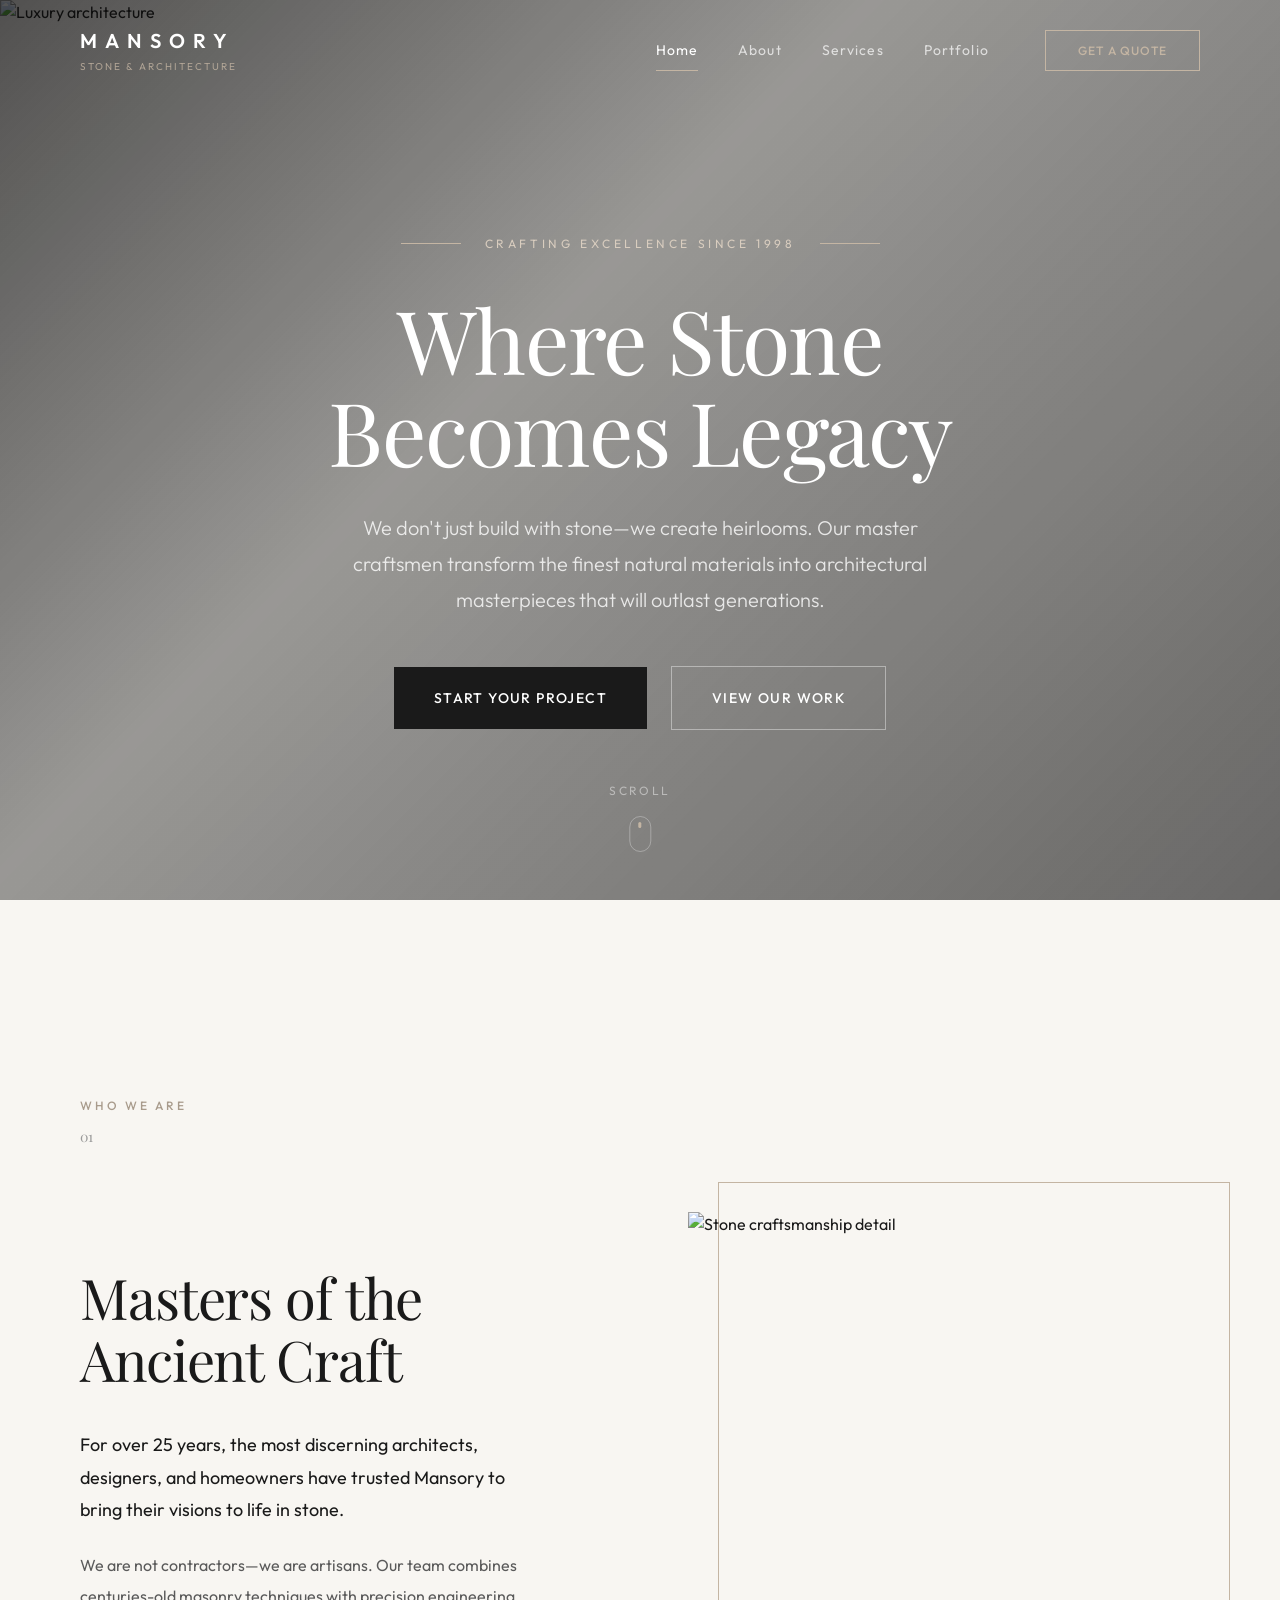
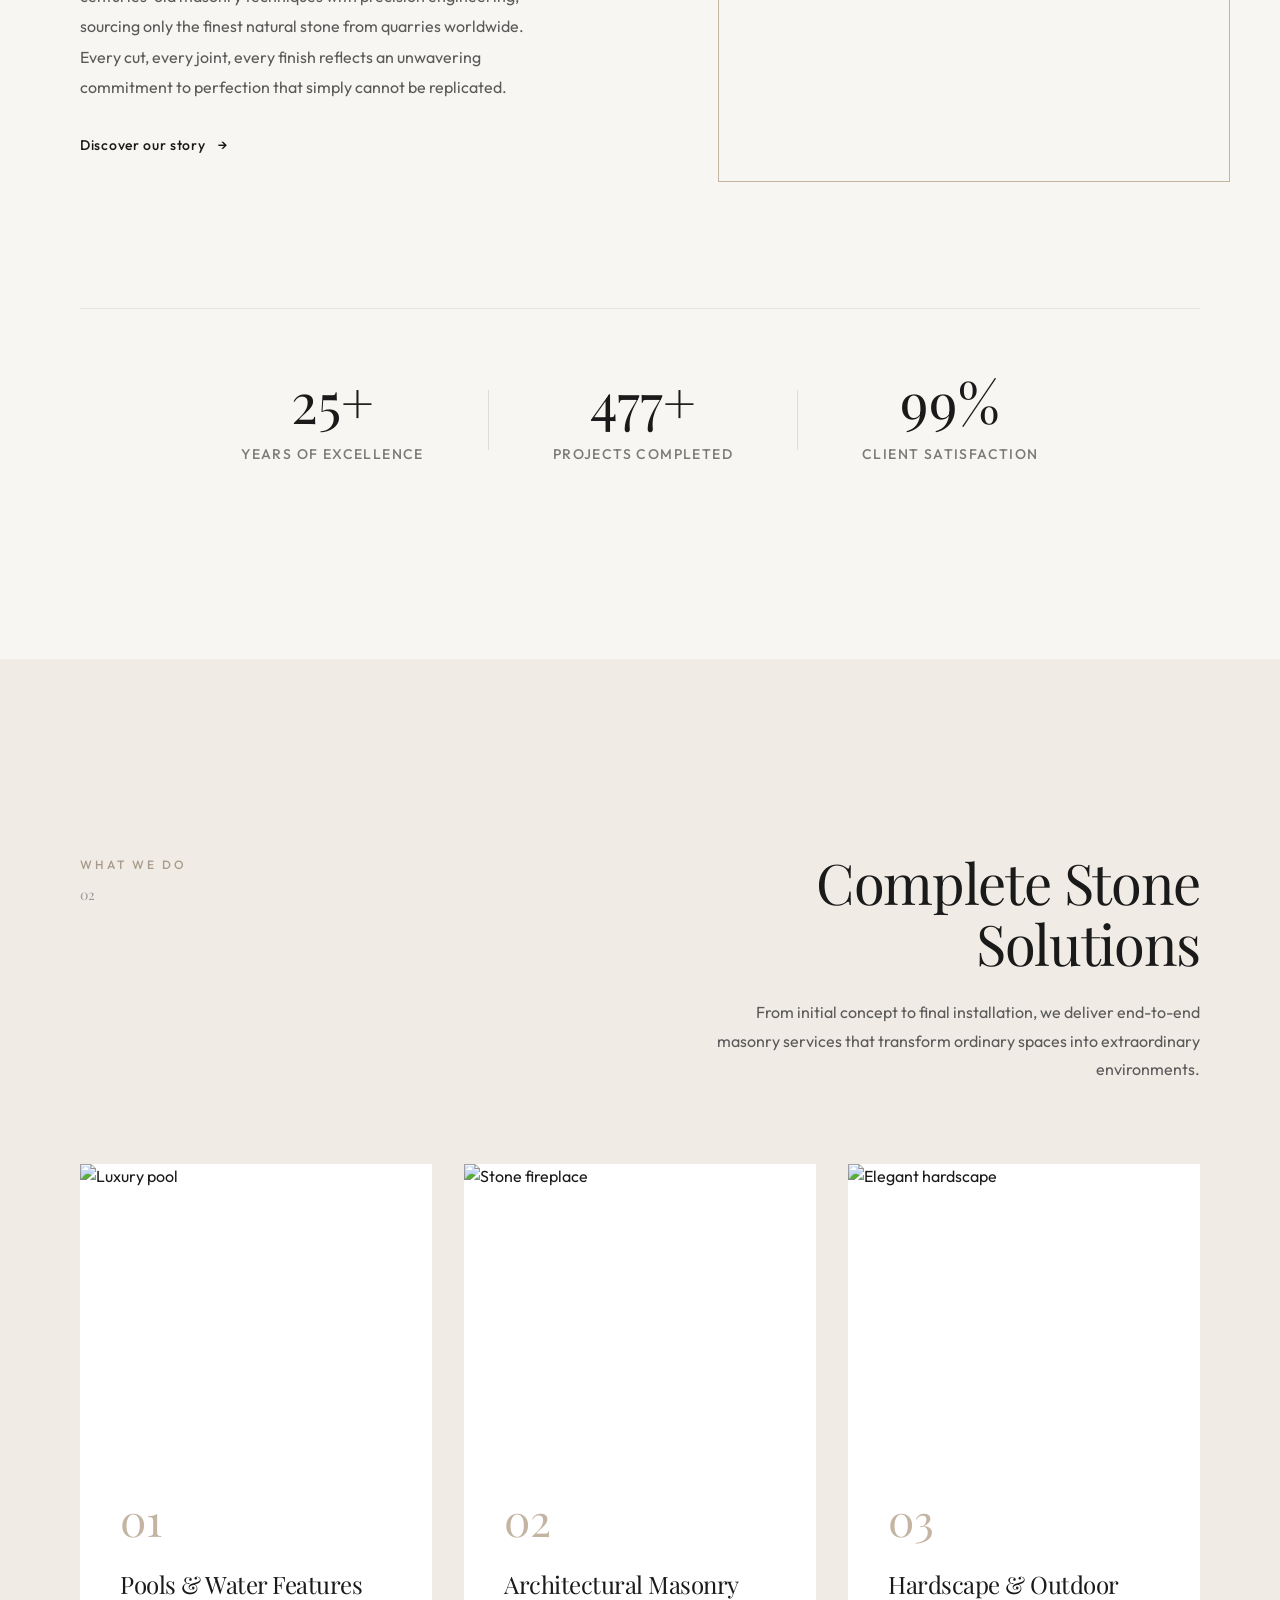
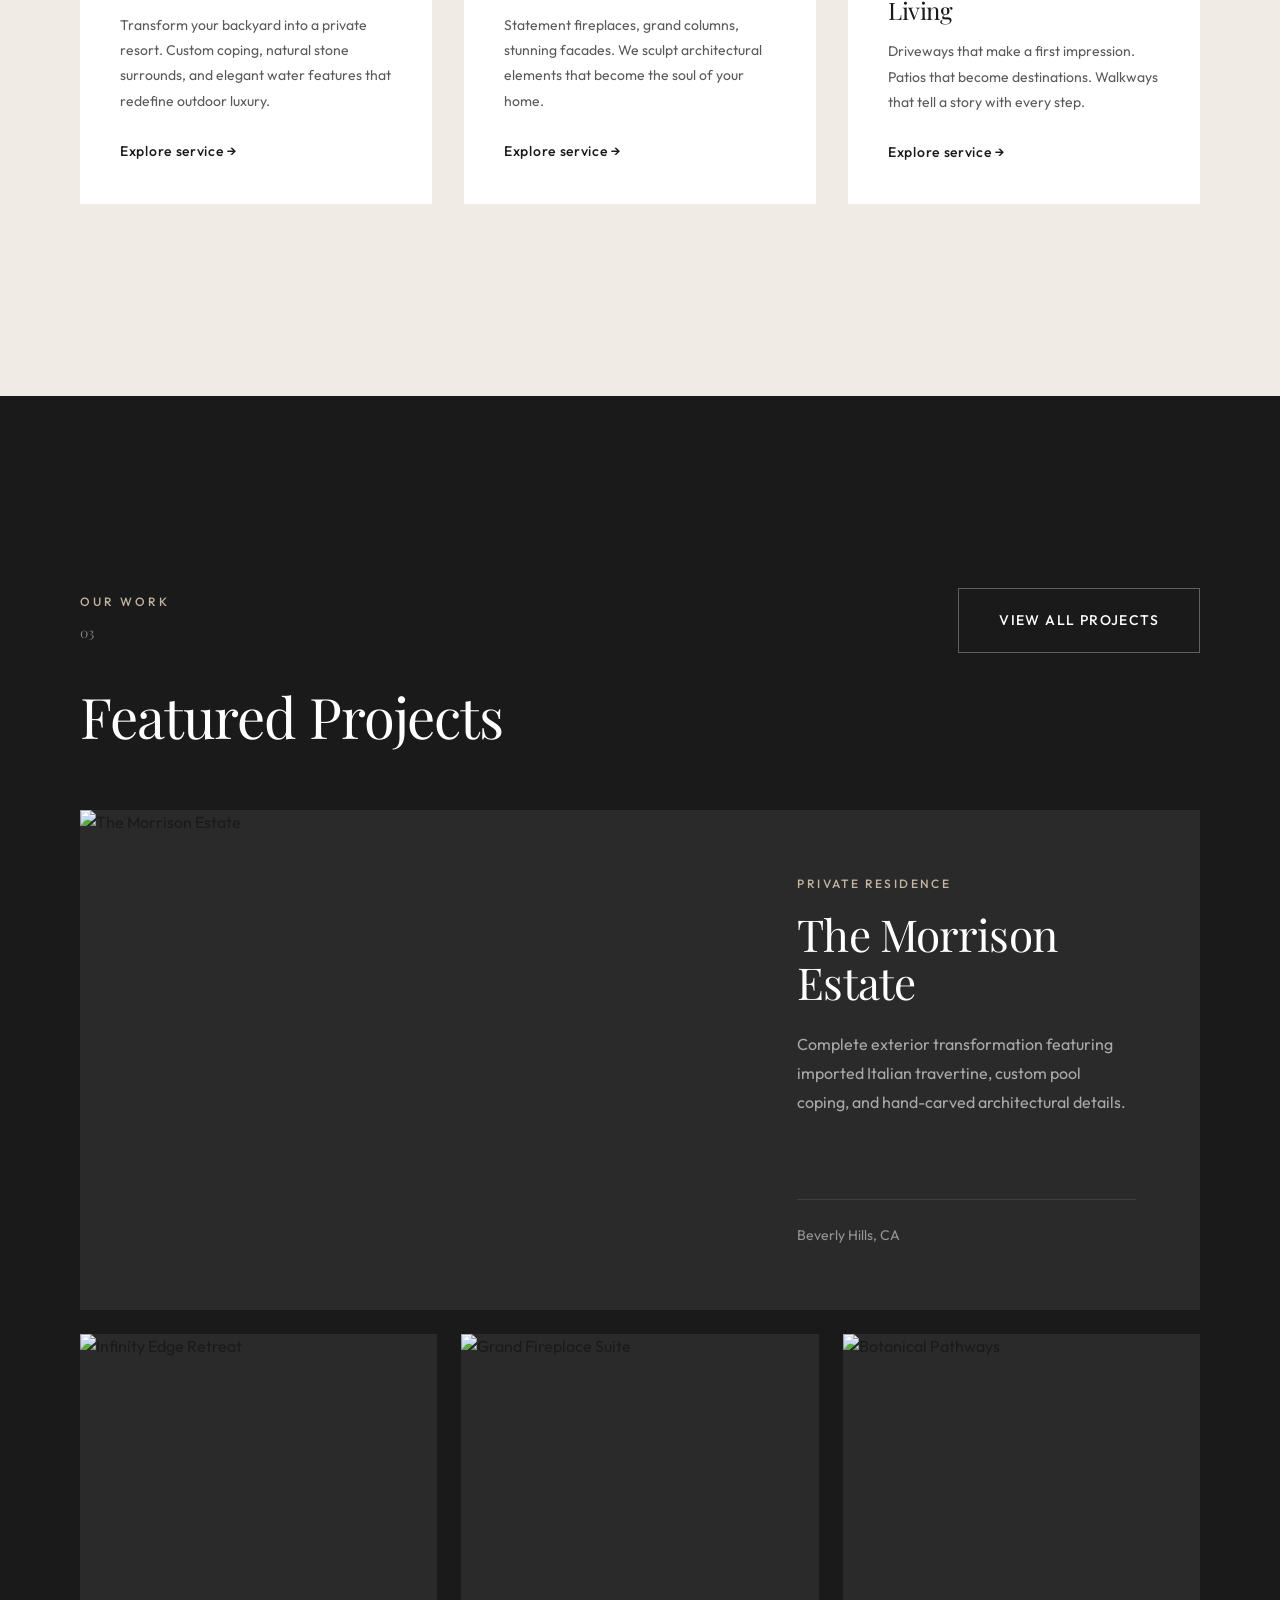
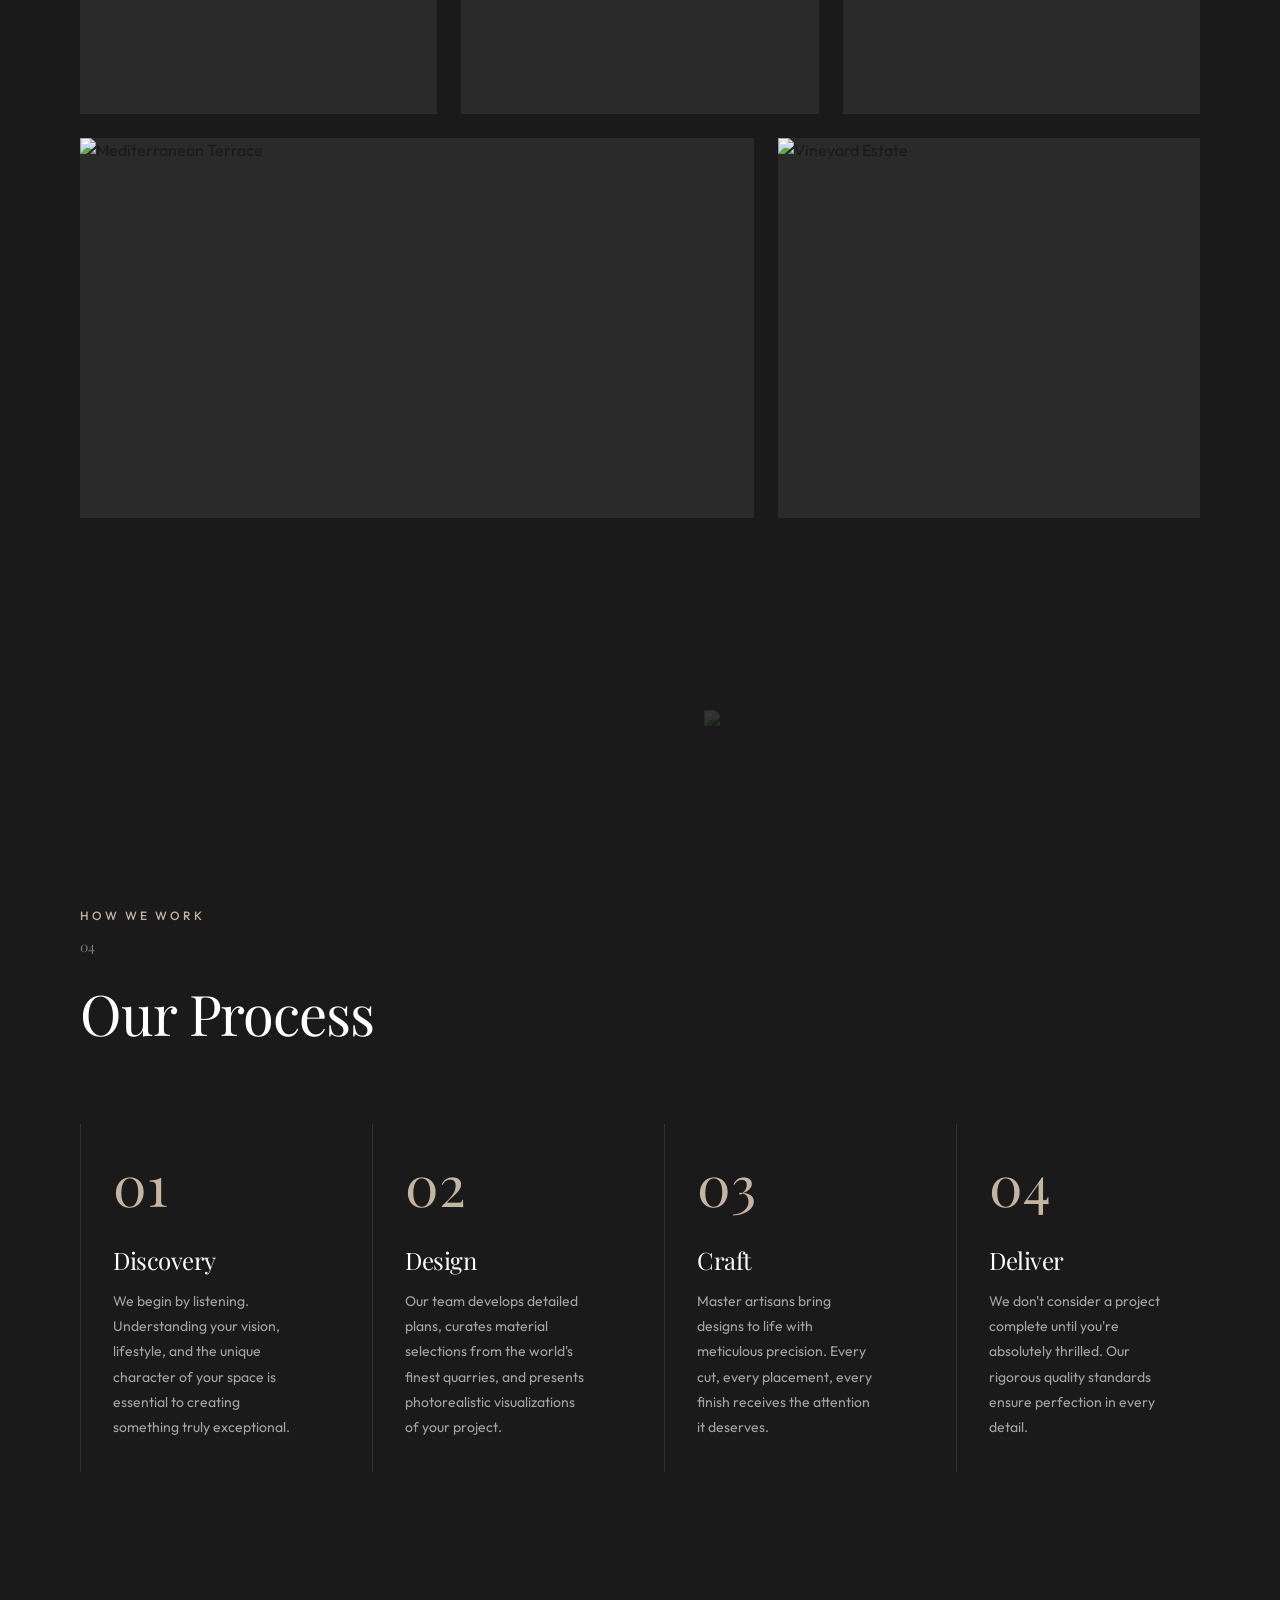
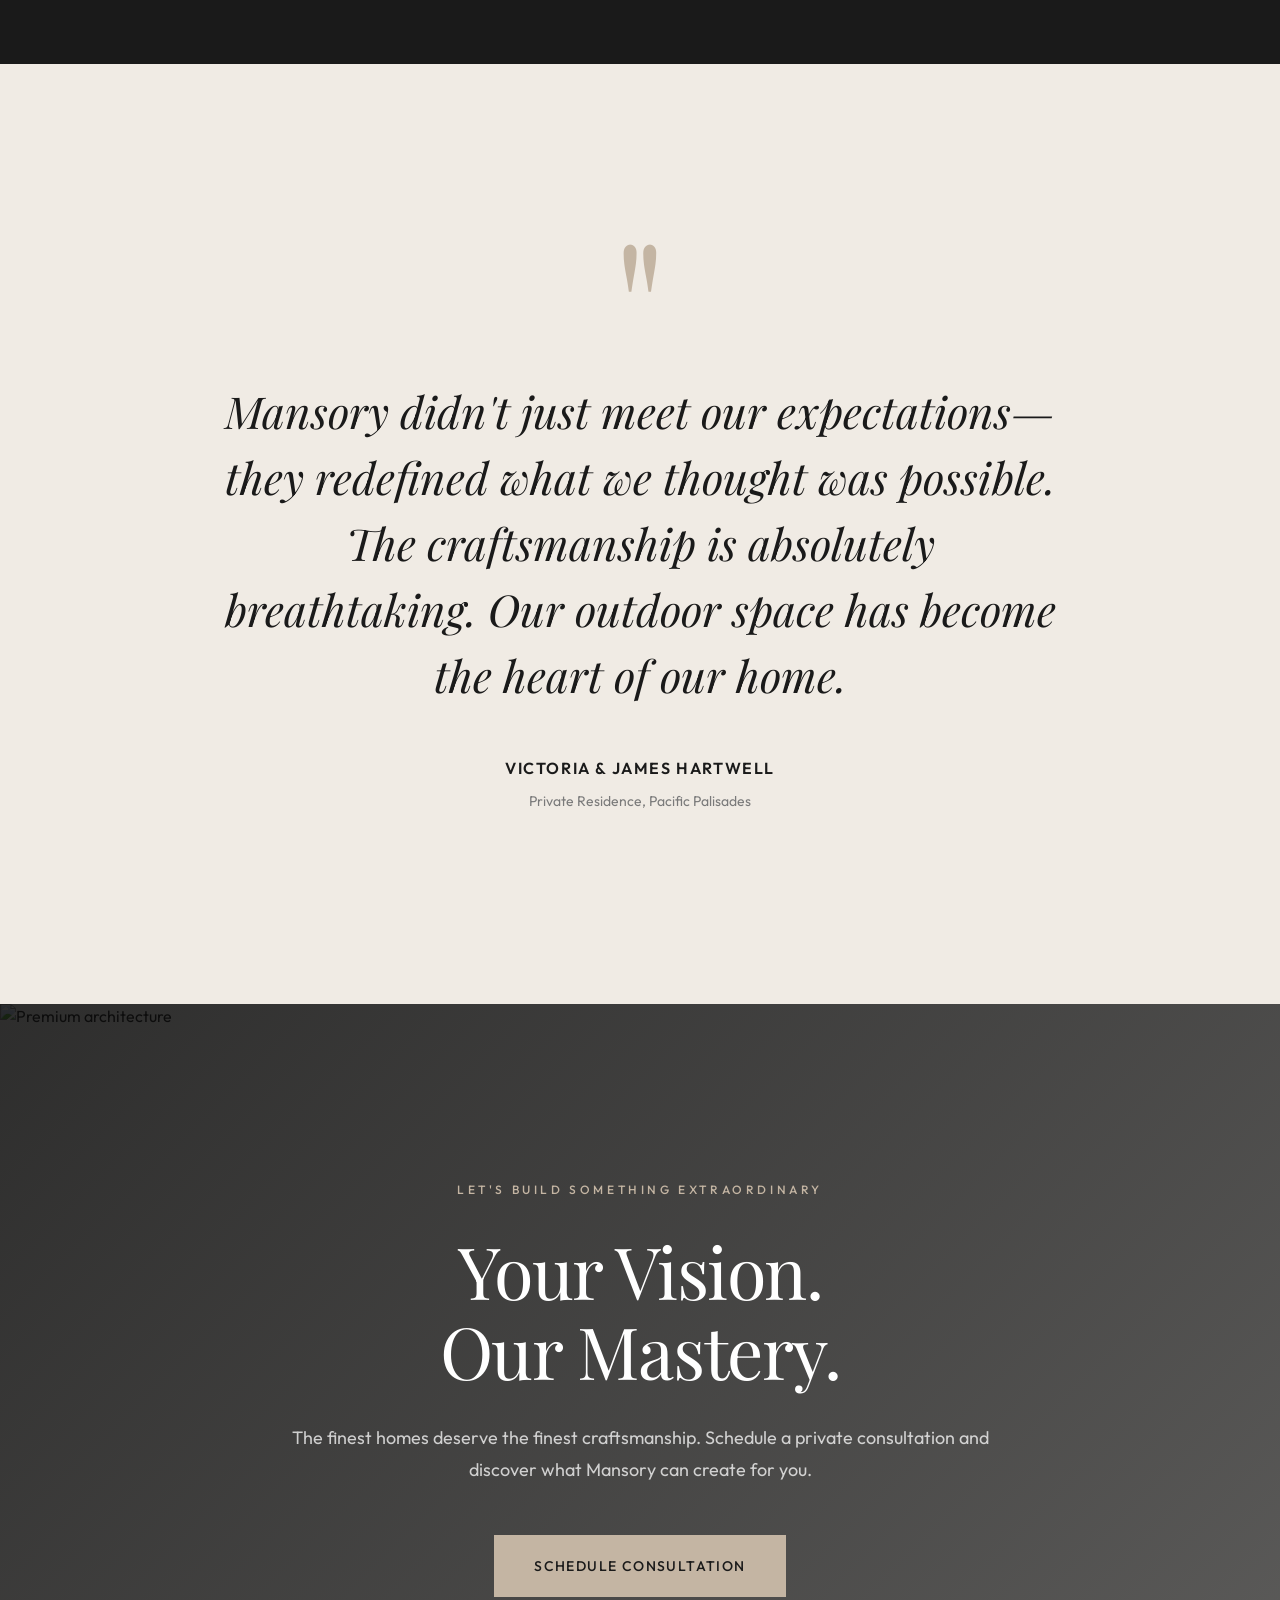
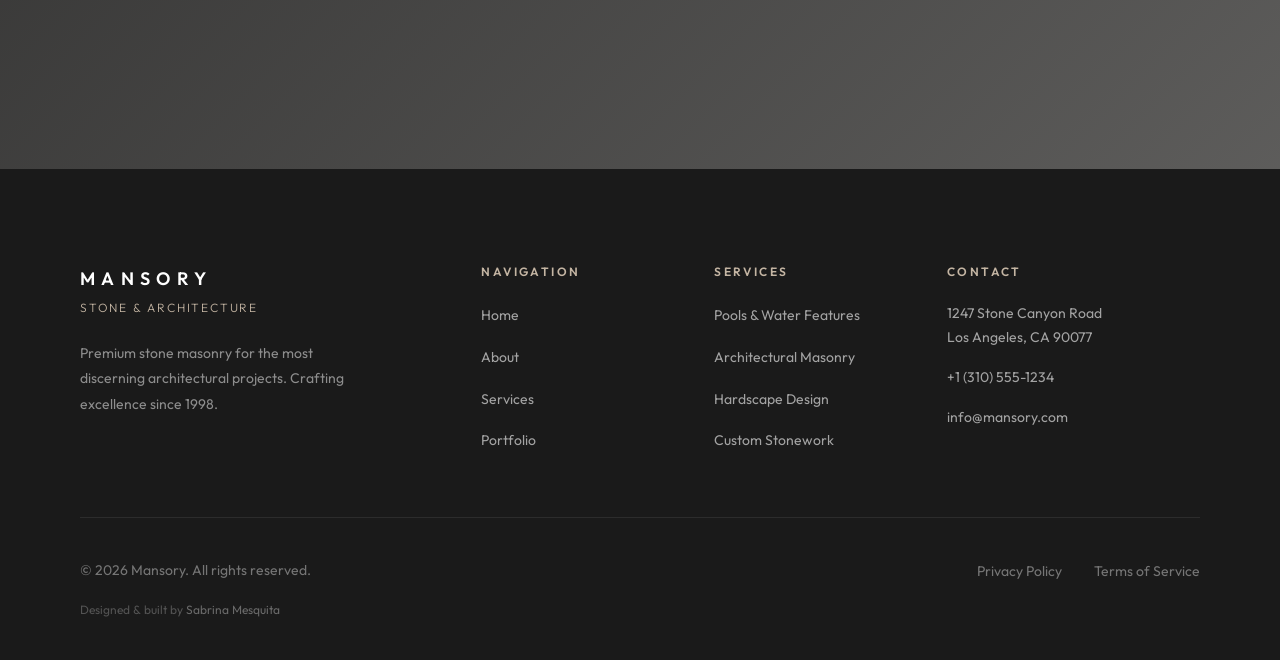
==== commit 9b5c630f: "Improve UX/UI, add scroll animations, fix mobile hero buttons, and add footer credit - Fix hero CTA " ====
--- a/index.html
+++ b/index.html
@@ -3,7 +3,55 @@
 <head>
     <meta charset="UTF-8">
     <meta name="viewport" content="width=device-width, initial-scale=1.0">
-    <title>Mansory | Premium Stone Masonry & Architectural Craftsmanship</title>
+    <title>Mansory | Premium Stone Masonry & Architectural Craftsmanship in Los Angeles</title>
+    <meta name="description" content="Mansory crafts premium stone masonry and architectural masterpieces for discerning homeowners across Los Angeles, Malibu, and Beverly Hills. Over 25 years of expertise. Request a consultation.">
+    <meta name="keywords" content="stone masonry Los Angeles, luxury masonry, architectural stonework, custom pool coping, natural stone, Beverly Hills masonry, premium hardscape">
+    <meta name="robots" content="index, follow">
+    <link rel="canonical" href="https://mansory.com/">
+
+    <!-- Open Graph -->
+    <meta property="og:type" content="website">
+    <meta property="og:url" content="https://mansory.com/">
+    <meta property="og:title" content="Mansory | Premium Stone Masonry & Architectural Craftsmanship">
+    <meta property="og:description" content="Master craftsmen transforming the finest natural stone into architectural heirlooms across Los Angeles. 480+ projects completed since 1998.">
+    <meta property="og:image" content="https://images.unsplash.com/photo-1600585154340-be6161a56a0c?w=1200&q=85">
+    <meta property="og:locale" content="en_US">
+
+    <!-- Twitter Card -->
+    <meta name="twitter:card" content="summary_large_image">
+    <meta name="twitter:title" content="Mansory | Premium Stone Masonry">
+    <meta name="twitter:description" content="Crafting stone architectural masterpieces in Los Angeles since 1998.">
+    <meta name="twitter:image" content="https://images.unsplash.com/photo-1600585154340-be6161a56a0c?w=1200&q=85">
+
+    <!-- Structured Data -->
+    <script type="application/ld+json">
+    {
+      "@context": "https://schema.org",
+      "@type": "HomeAndConstructionBusiness",
+      "name": "Mansory",
+      "description": "Premium stone masonry and architectural craftsmanship for luxury residences.",
+      "url": "https://mansory.com",
+      "telephone": "+13105551234",
+      "email": "info@mansory.com",
+      "address": {
+        "@type": "PostalAddress",
+        "streetAddress": "1247 Stone Canyon Road",
+        "addressLocality": "Los Angeles",
+        "addressRegion": "CA",
+        "postalCode": "90077",
+        "addressCountry": "US"
+      },
+      "geo": {
+        "@type": "GeoCoordinates",
+        "latitude": "34.0740",
+        "longitude": "-118.4406"
+      },
+      "areaServed": ["Los Angeles", "Beverly Hills", "Malibu", "Aspen", "Napa Valley"],
+      "foundingDate": "1998",
+      "sameAs": []
+    }
+    </script>
+
     <link rel="stylesheet" href="styles.css">
     <link rel="preconnect" href="https://fonts.googleapis.com">
     <link rel="preconnect" href="https://fonts.gstatic.com" crossorigin>
@@ -59,8 +107,10 @@
             </div>
         </div>
         <div class="hero-scroll-indicator">
-            <span class="scroll-text">Scroll to explore</span>
-            <span class="scroll-arrow"></span>
+            <span class="scroll-text">Scroll</span>
+            <div class="scroll-mouse">
+                <div class="scroll-mouse-dot"></div>
+            </div>
         </div>
     </section>
 
@@ -69,12 +119,12 @@
          ============================================ -->
     <section class="intro-section">
         <div class="intro-container">
-            <div class="intro-header">
+            <div class="intro-header" data-animate>
                 <span class="section-label">Who We Are</span>
                 <span class="section-number">01</span>
             </div>
             <div class="intro-content">
-                <div class="intro-text-block">
+                <div class="intro-text-block" data-animate data-delay="1">
                     <h2 class="intro-title">Masters of the<br>Ancient Craft</h2>
                     <p class="intro-lead">For over 25 years, the most discerning architects, designers, and homeowners have trusted Mansory to bring their visions to life in stone.</p>
                     <p class="intro-paragraph">We are not contractors—we are artisans. Our team combines centuries-old masonry techniques with precision engineering, sourcing only the finest natural stone from quarries worldwide. Every cut, every joint, every finish reflects an unwavering commitment to perfection that simply cannot be replicated.</p>
@@ -83,14 +133,14 @@
                         <span class="arrow-icon">→</span>
                     </a>
                 </div>
-                <div class="intro-image-block">
+                <div class="intro-image-block" data-animate data-delay="2">
                     <div class="intro-image-wrapper">
                         <img src="https://images.unsplash.com/photo-1600607687939-ce8a6c25118c?w=800&q=80" alt="Stone craftsmanship detail" class="intro-image">
                     </div>
                     <div class="intro-image-accent"></div>
                 </div>
             </div>
-            <div class="intro-stats">
+            <div class="intro-stats" data-animate>
                 <div class="stat-item">
                     <span class="stat-value">25+</span>
                     <span class="stat-label">Years of Excellence</span>
@@ -114,7 +164,7 @@
          ============================================ -->
     <section class="services-section">
         <div class="services-container">
-            <div class="services-header">
+            <div class="services-header" data-animate>
                 <div class="services-header-left">
                     <span class="section-label">What We Do</span>
                     <span class="section-number">02</span>
@@ -126,7 +176,7 @@
             </div>
             <div class="services-grid">
                 <!-- Service Card 1 -->
-                <article class="service-card">
+                <article class="service-card" data-animate data-delay="1">
                     <div class="service-card-image">
                         <img src="https://images.unsplash.com/photo-1572331165267-854da2b10ccc?w=600&q=80" alt="Luxury pool">
                     </div>
@@ -138,7 +188,7 @@
                     </div>
                 </article>
                 <!-- Service Card 2 -->
-                <article class="service-card">
+                <article class="service-card" data-animate data-delay="2">
                     <div class="service-card-image">
                         <img src="https://images.unsplash.com/photo-1600607687644-c7171b42498f?w=600&q=80" alt="Stone fireplace">
                     </div>
@@ -150,7 +200,7 @@
                     </div>
                 </article>
                 <!-- Service Card 3 -->
-                <article class="service-card">
+                <article class="service-card" data-animate data-delay="3">
                     <div class="service-card-image">
                         <img src="https://images.unsplash.com/photo-1600566753086-00f18fb6b3ea?w=600&q=80" alt="Elegant hardscape">
                     </div>
@@ -170,7 +220,7 @@
          ============================================ -->
     <section class="projects-section">
         <div class="projects-container">
-            <div class="projects-header">
+            <div class="projects-header" data-animate>
                 <div class="projects-header-top">
                     <div class="projects-header-left">
                         <span class="section-label">Our Work</span>
@@ -185,7 +235,7 @@
             <div class="projects-gallery-new">
                 <!-- Row 1: Hero Project -->
                 <div class="project-row project-row-hero">
-                    <div class="project-card-new project-card-hero">
+                    <div class="project-card-new project-card-hero" data-animate>
                         <div class="project-card-image">
                             <img src="https://images.unsplash.com/photo-1600596542815-ffad4c1539a9?w=1400&q=85" alt="The Morrison Estate">
                         </div>
@@ -269,7 +319,7 @@
             </div>
             <div class="process-steps">
                 <!-- Step 1 -->
-                <div class="process-step">
+                <div class="process-step" data-animate data-delay="1">
                     <div class="step-icon">
                         <span class="step-number">01</span>
                     </div>
@@ -279,7 +329,7 @@
                     </div>
                 </div>
                 <!-- Step 2 -->
-                <div class="process-step">
+                <div class="process-step" data-animate data-delay="2">
                     <div class="step-icon">
                         <span class="step-number">02</span>
                     </div>
@@ -289,7 +339,7 @@
                     </div>
                 </div>
                 <!-- Step 3 -->
-                <div class="process-step">
+                <div class="process-step" data-animate data-delay="3">
                     <div class="step-icon">
                         <span class="step-number">03</span>
                     </div>
@@ -299,7 +349,7 @@
                     </div>
                 </div>
                 <!-- Step 4 -->
-                <div class="process-step">
+                <div class="process-step" data-animate data-delay="4">
                     <div class="step-icon">
                         <span class="step-number">04</span>
                     </div>
@@ -319,7 +369,7 @@
          TESTIMONIAL SECTION
          ============================================ -->
     <section class="testimonial-section">
-        <div class="testimonial-container">
+        <div class="testimonial-container" data-animate>
             <div class="testimonial-quote-mark">"</div>
             <blockquote class="testimonial-quote">Mansory didn't just meet our expectations—they redefined what we thought was possible. The craftsmanship is absolutely breathtaking. Our outdoor space has become the heart of our home.</blockquote>
             <div class="testimonial-author">
@@ -338,7 +388,7 @@
             <div class="cta-overlay"></div>
         </div>
         <div class="cta-container">
-            <div class="cta-content">
+            <div class="cta-content" data-animate>
                 <span class="cta-label">Let's Build Something Extraordinary</span>
                 <h2 class="cta-title">Your Vision.<br>Our Mastery.</h2>
                 <p class="cta-description">The finest homes deserve the finest craftsmanship. Schedule a private consultation and discover what Mansory can create for you.</p>
@@ -394,42 +444,89 @@
                     <li><a href="#">Terms of Service</a></li>
                 </ul>
             </div>
+            <p class="footer-credit">Designed &amp; built by <a href="https://sabrinamesquita.com.br" target="_blank" rel="noopener noreferrer">Sabrina Mesquita</a></p>
         </div>
     </footer>
 
-    <!-- Scroll Header Script -->
     <script>
         const header = document.getElementById('header');
         const hero = document.querySelector('.hero-section');
+        const heroImage = document.querySelector('.hero-image');
         const mobileMenuToggle = document.getElementById('mobileMenuToggle');
         const nav = document.querySelector('.header-nav');
-        
-        // Header scroll effect
+
+        // ── Header scroll state ──────────────────────────────
         window.addEventListener('scroll', () => {
-            const heroBottom = hero.offsetHeight - 100;
-            if (window.scrollY > heroBottom) {
-                header.classList.add('header-scrolled');
-            } else {
-                header.classList.remove('header-scrolled');
-            }
-        });
-
-        // Mobile menu toggle
+            header.classList.toggle('header-scrolled', window.scrollY > hero.offsetHeight - 100);
+        }, { passive: true });
+
+        // ── Mobile menu ──────────────────────────────────────
         mobileMenuToggle.addEventListener('click', () => {
             nav.classList.toggle('nav-open');
             mobileMenuToggle.classList.toggle('menu-open');
             document.body.classList.toggle('menu-active');
         });
 
-        // Close menu when clicking on a link
-        const navLinks = document.querySelectorAll('.nav-link');
-        navLinks.forEach(link => {
+        document.querySelectorAll('.nav-link').forEach(link => {
             link.addEventListener('click', () => {
                 nav.classList.remove('nav-open');
                 mobileMenuToggle.classList.remove('menu-open');
                 document.body.classList.remove('menu-active');
             });
         });
+
+        // ── Hero parallax ────────────────────────────────────
+        let rafPending = false;
+        window.addEventListener('scroll', () => {
+            if (rafPending) return;
+            rafPending = true;
+            requestAnimationFrame(() => {
+                const sy = window.scrollY;
+                if (sy < window.innerHeight * 1.2) {
+                    heroImage.style.transform = `translateY(${sy * 0.22}px)`;
+                }
+                rafPending = false;
+            });
+        }, { passive: true });
+
+        // ── Scroll-triggered animations ──────────────────────
+        const revealObserver = new IntersectionObserver((entries) => {
+            entries.forEach(entry => {
+                if (entry.isIntersecting) {
+                    entry.target.classList.add('in-view');
+                    revealObserver.unobserve(entry.target);
+                }
+            });
+        }, { threshold: 0.12, rootMargin: '0px 0px -48px 0px' });
+
+        document.querySelectorAll('[data-animate]').forEach(el => revealObserver.observe(el));
+
+        // ── Animated counters ────────────────────────────────
+        const counterObserver = new IntersectionObserver((entries) => {
+            entries.forEach(entry => {
+                if (!entry.isIntersecting) return;
+                const el = entry.target;
+                const raw = el.textContent.trim();
+                const num = parseFloat(raw);
+                const suffix = raw.replace(/[\d.]/g, '');
+                if (isNaN(num)) return;
+
+                const duration = 1600;
+                let startTs = null;
+
+                const step = (ts) => {
+                    if (!startTs) startTs = ts;
+                    const progress = Math.min((ts - startTs) / duration, 1);
+                    const eased = 1 - Math.pow(1 - progress, 3);
+                    el.textContent = Math.round(num * eased) + suffix;
+                    if (progress < 1) requestAnimationFrame(step);
+                };
+                requestAnimationFrame(step);
+                counterObserver.unobserve(el);
+            });
+        }, { threshold: 0.5 });
+
+        document.querySelectorAll('.stat-value').forEach(el => counterObserver.observe(el));
     </script>
 
 </body>
--- a/styles.css
+++ b/styles.css
@@ -193,8 +193,8 @@
 
 .btn-primary:hover {
     background-color: var(--color-black);
-    transform: translateY(-3px);
-    box-shadow: var(--shadow-lg);
+    transform: translateY(-2px);
+    box-shadow: var(--shadow-md);
 }
 
 .btn-secondary {
@@ -227,8 +227,8 @@
 
 .btn-accent:hover {
     background-color: var(--color-sand-light);
-    transform: translateY(-3px);
-    box-shadow: var(--shadow-lg);
+    transform: translateY(-2px);
+    box-shadow: var(--shadow-md);
 }
 
 .link-arrow {
@@ -477,12 +477,15 @@
     position: absolute;
     inset: 0;
     z-index: -1;
+    overflow: hidden;
 }
 
 .hero-image {
     width: 100%;
-    height: 100%;
+    height: 120%;
     object-fit: cover;
+    transform-origin: top center;
+    will-change: transform;
 }
 
 .hero-overlay {
@@ -567,14 +570,24 @@
     font-weight: 400;
     letter-spacing: 0.2em;
     text-transform: uppercase;
-    color: rgba(255, 255, 255, 0.5);
-}
-
-.scroll-arrow {
-    display: block;
-    width: 1px;
-    height: 50px;
-    background: linear-gradient(to bottom, var(--color-sand), transparent);
+    color: rgba(255, 255, 255, 0.45);
+}
+
+.scroll-mouse {
+    width: 22px;
+    height: 36px;
+    border: 1px solid rgba(255, 255, 255, 0.3);
+    border-radius: 11px;
+    display: flex;
+    justify-content: center;
+    padding-top: 5px;
+}
+
+.scroll-mouse-dot {
+    width: 3px;
+    height: 6px;
+    background: var(--color-sand);
+    border-radius: 2px;
 }
 
 /* -----------------------------------------------------
@@ -735,14 +748,34 @@
 }
 
 .service-card {
+    position: relative;
     background-color: var(--color-white);
     overflow: hidden;
-    transition: all var(--duration-slow) var(--ease-out);
+    transition: transform var(--duration-slow) var(--ease-out),
+                box-shadow var(--duration-slow) var(--ease-out);
 }
 
 .service-card:hover {
-    transform: translateY(-12px);
-    box-shadow: var(--shadow-xl);
+    transform: translateY(-6px);
+    box-shadow: var(--shadow-lg);
+}
+
+.service-card::before {
+    content: '';
+    position: absolute;
+    top: 0;
+    left: 0;
+    right: 0;
+    height: 2px;
+    background: var(--color-sand);
+    transform: scaleX(0);
+    transform-origin: left;
+    transition: transform var(--duration-base) var(--ease-out);
+    z-index: 2;
+}
+
+.service-card:hover::before {
+    transform: scaleX(1);
 }
 
 .service-card-image {
@@ -1571,7 +1604,11 @@
     
     .hero-actions {
         flex-direction: column;
+        align-items: stretch;
         gap: var(--space-4);
+        width: 100%;
+        max-width: 320px;
+        margin: 0 auto;
     }
     
     .intro-content {
@@ -1651,4 +1688,114 @@
         gap: var(--space-6);
         text-align: center;
     }
-}
+
+    .project-card-hero {
+        grid-template-columns: 1fr;
+        min-height: auto;
+    }
+
+    .project-card-hero .project-card-image {
+        height: 280px;
+    }
+
+    .project-card-hero .project-card-info {
+        padding: var(--space-8);
+    }
+}
+
+/* =====================================================
+   ANIMATIONS & ENTRANCE EFFECTS
+   ===================================================== */
+
+/* Keyframes */
+@keyframes fadeUp {
+    from {
+        opacity: 0;
+        transform: translateY(28px);
+    }
+    to {
+        opacity: 1;
+        transform: translateY(0);
+    }
+}
+
+@keyframes fadeIn {
+    from { opacity: 0; }
+    to { opacity: 1; }
+}
+
+@keyframes scrollDot {
+    0%   { transform: translateY(0);    opacity: 1; }
+    70%  { transform: translateY(14px); opacity: 0; }
+    71%  { transform: translateY(0);    opacity: 0; }
+    100% { transform: translateY(0);    opacity: 1; }
+}
+
+/* Hero entrance — staggered on load */
+.hero-badge {
+    animation: fadeUp 0.9s cubic-bezier(0.25, 0.46, 0.45, 0.94) both;
+    animation-delay: 0.15s;
+}
+
+.hero-title {
+    animation: fadeUp 1s cubic-bezier(0.25, 0.46, 0.45, 0.94) both;
+    animation-delay: 0.35s;
+}
+
+.hero-description {
+    animation: fadeUp 0.9s cubic-bezier(0.25, 0.46, 0.45, 0.94) both;
+    animation-delay: 0.55s;
+}
+
+.hero-actions {
+    animation: fadeUp 0.9s cubic-bezier(0.25, 0.46, 0.45, 0.94) both;
+    animation-delay: 0.72s;
+}
+
+.hero-scroll-indicator {
+    animation: fadeIn 1s ease both;
+    animation-delay: 1.2s;
+}
+
+.scroll-mouse-dot {
+    animation: scrollDot 2.4s ease-in-out infinite;
+}
+
+/* Scroll-triggered reveal */
+[data-animate] {
+    opacity: 0;
+    transform: translateY(32px);
+    transition: opacity 0.75s cubic-bezier(0.25, 0.46, 0.45, 0.94),
+                transform 0.75s cubic-bezier(0.25, 0.46, 0.45, 0.94);
+}
+
+[data-animate].in-view {
+    opacity: 1;
+    transform: none;
+}
+
+[data-animate][data-delay="1"] { transition-delay: 0.1s; }
+[data-animate][data-delay="2"] { transition-delay: 0.2s; }
+[data-animate][data-delay="3"] { transition-delay: 0.3s; }
+[data-animate][data-delay="4"] { transition-delay: 0.4s; }
+[data-animate][data-delay="5"] { transition-delay: 0.5s; }
+[data-animate][data-delay="6"] { transition-delay: 0.6s; }
+
+/* Footer credit */
+.footer-credit {
+    font-size: var(--text-xs);
+    color: rgba(255, 255, 255, 0.25);
+    margin-top: var(--space-4);
+}
+
+.footer-credit a {
+    color: rgba(255, 255, 255, 0.35);
+    border-bottom: 1px solid transparent;
+    transition: color var(--duration-base) var(--ease-out),
+                border-color var(--duration-base) var(--ease-out);
+}
+
+.footer-credit a:hover {
+    color: var(--color-sand);
+    border-color: var(--color-sand);
+}
